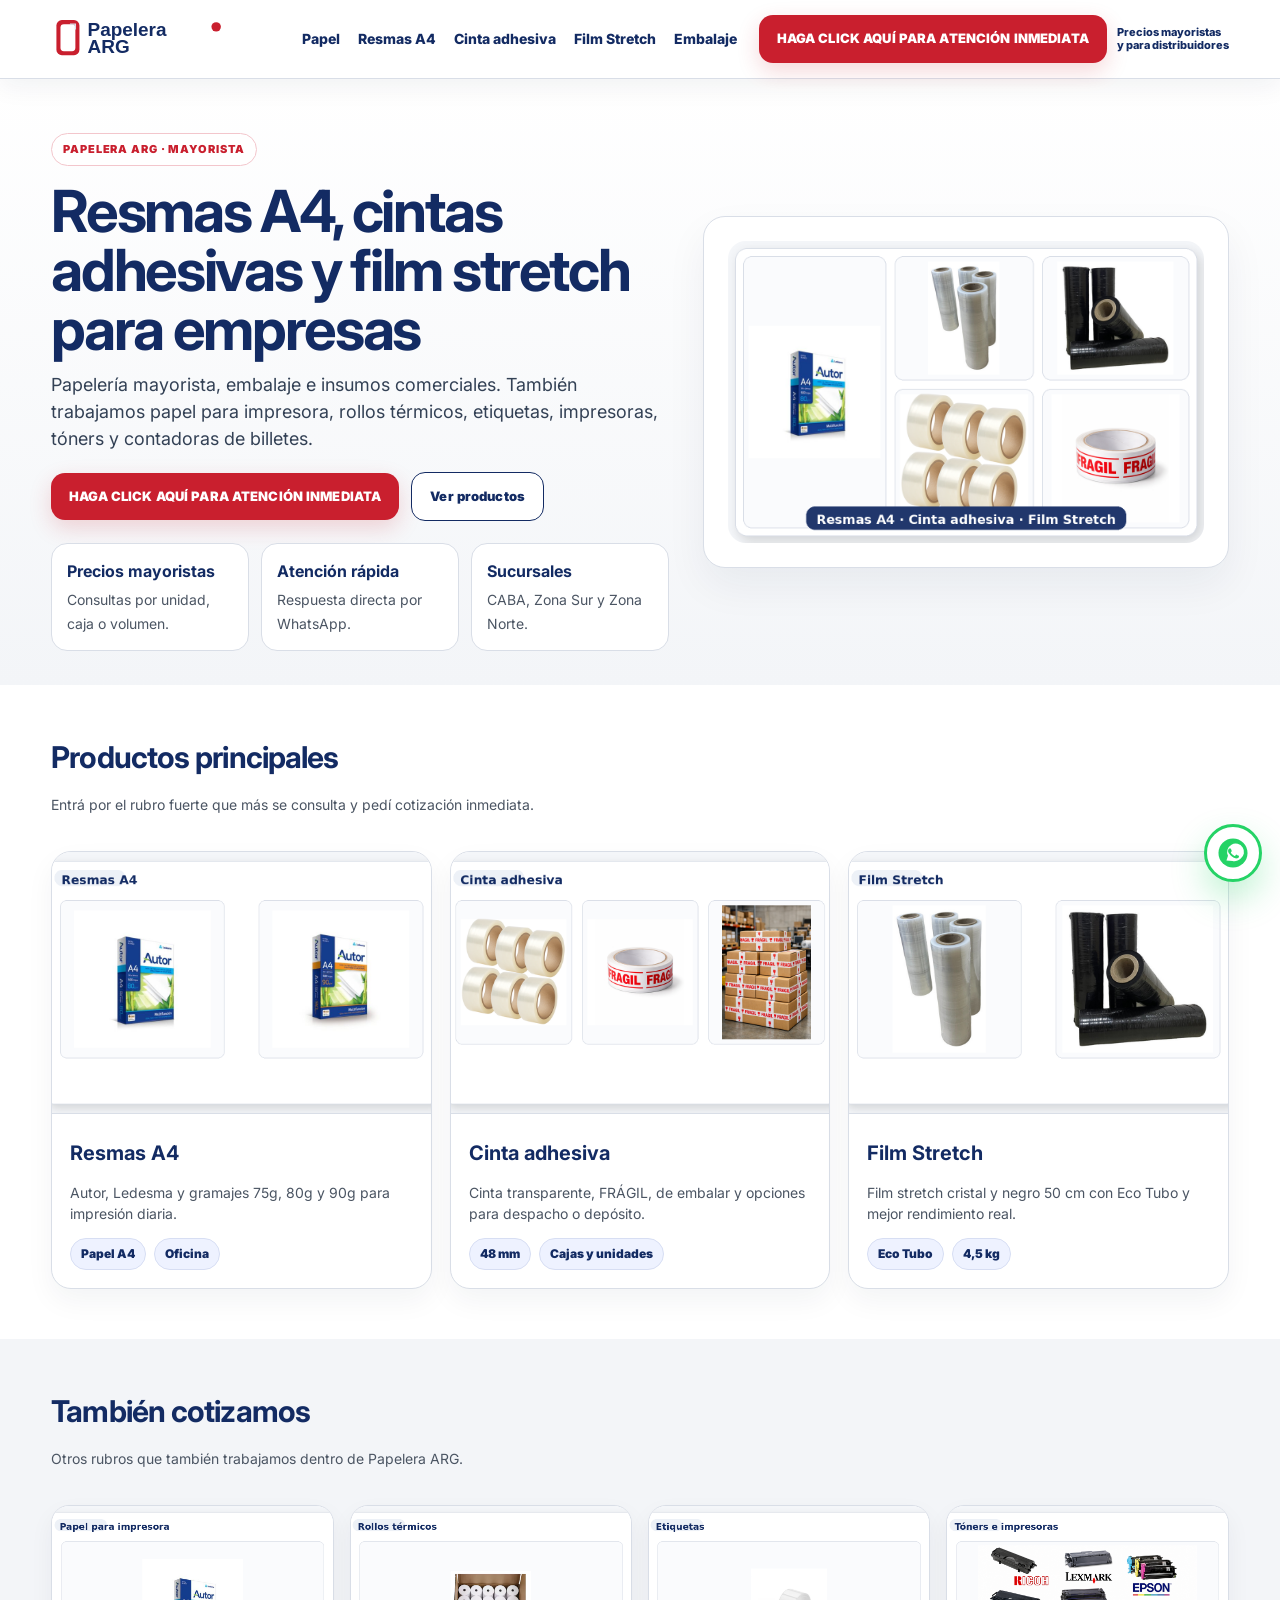
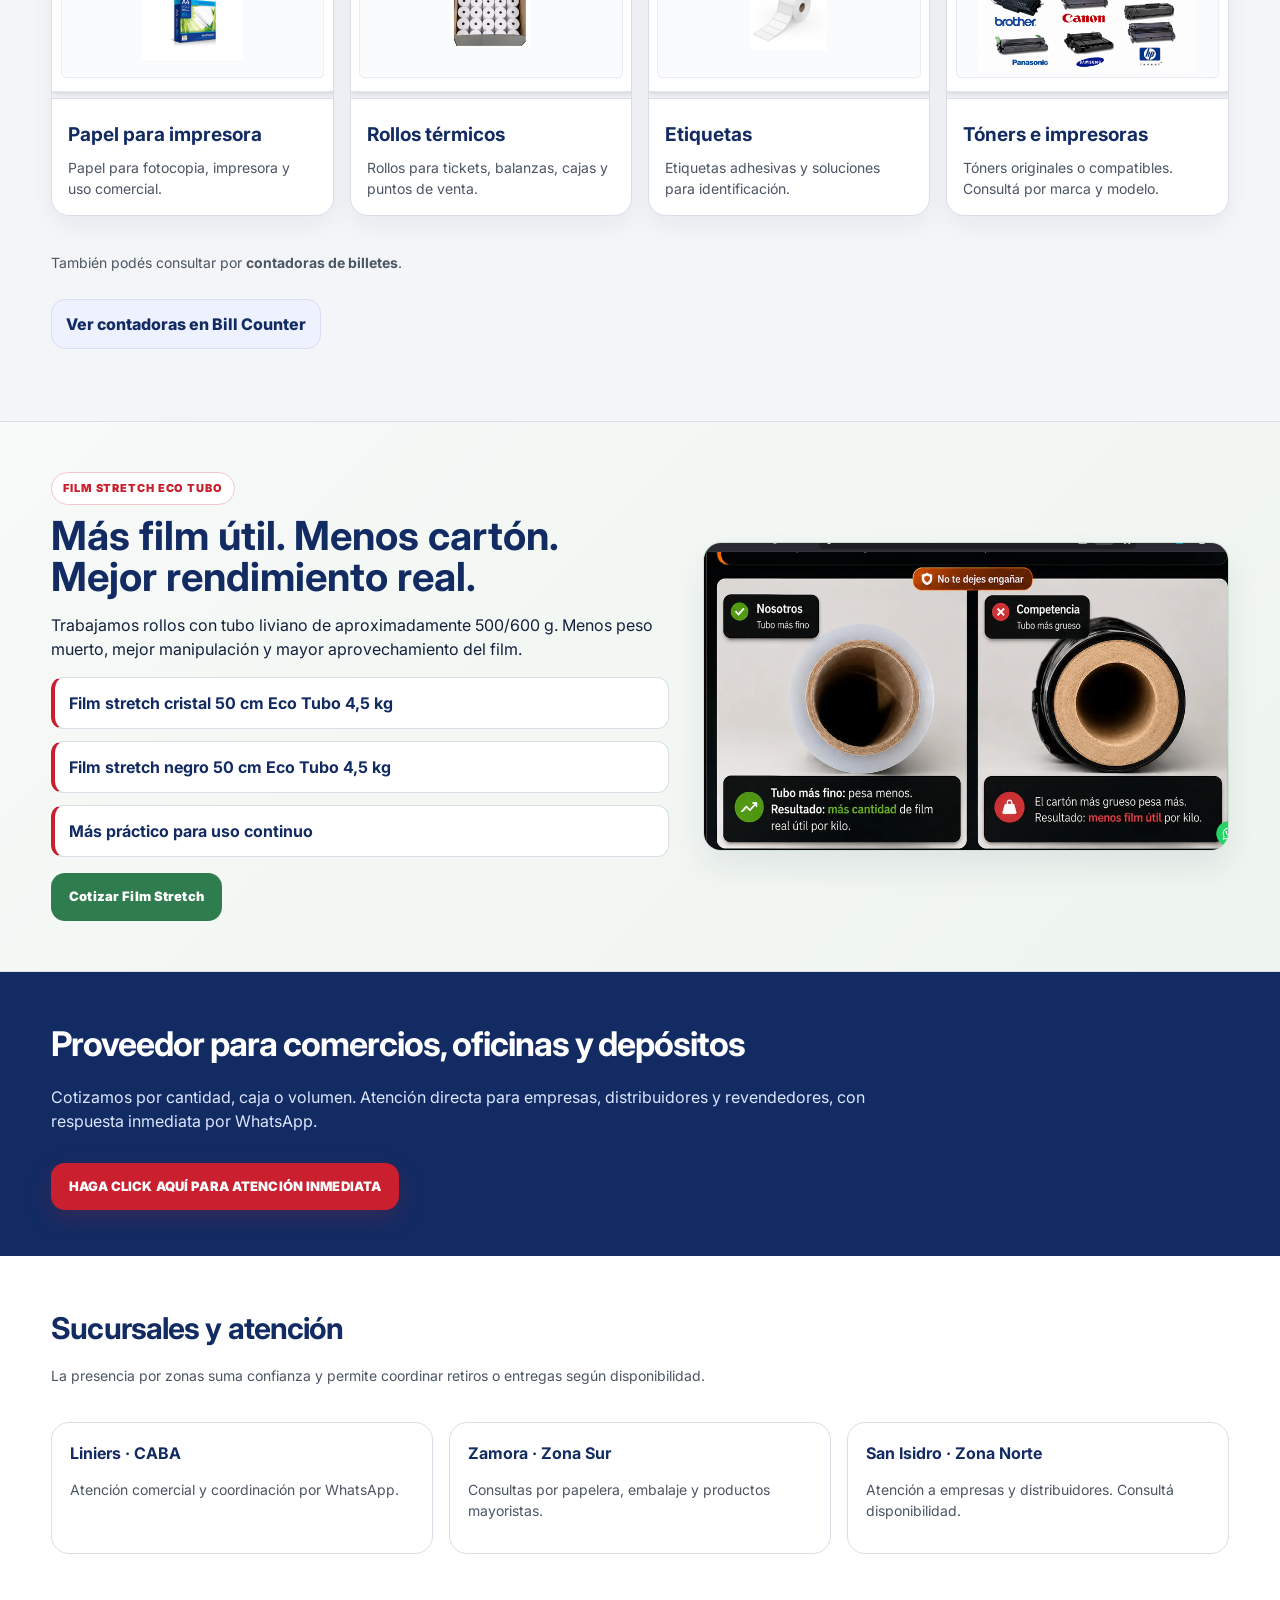
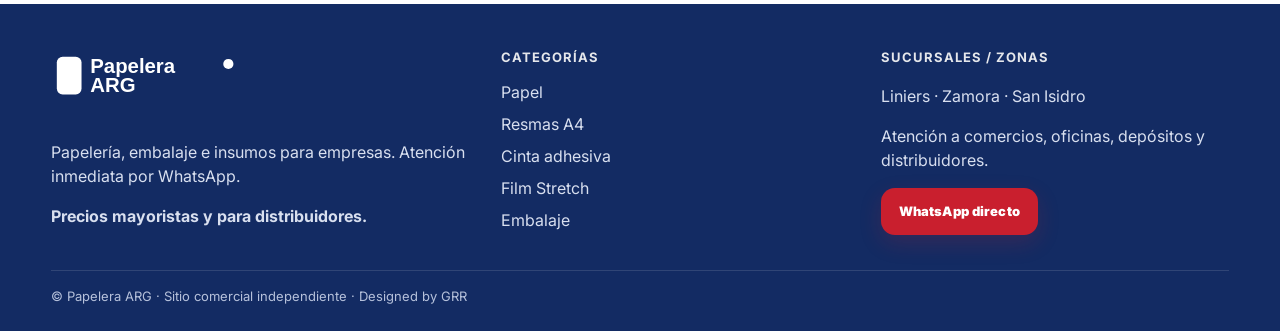
==== index.html @ b4f0dc04 "update" ====
<!doctype html><html lang="es-AR"><head><meta charset="utf-8"><meta name="viewport" content="width=device-width, initial-scale=1"><title>Papelera ARG | Resmas A4, cintas adhesivas, film stretch y papelería mayorista</title><meta name="description" content="Papelera ARG: resmas A4, cintas adhesivas, film stretch, papel para impresora, rollos térmicos, etiquetas, impresoras, tóners y contadoras de billetes para empresas."><link rel="canonical" href="https://www.papelera-arg.com.ar/"><meta property="og:title" content="Papelera ARG | Resmas A4, cintas adhesivas, film stretch y papelería mayorista"><meta property="og:description" content="Papelera ARG: resmas A4, cintas adhesivas, film stretch, papel para impresora, rollos térmicos, etiquetas, impresoras, tóners y contadoras de billetes para empresas."><meta property="og:type" content="website"><link rel="icon" href="assets/img/favicon.svg" type="image/svg+xml"><link rel="preconnect" href="https://fonts.googleapis.com"><link rel="preconnect" href="https://fonts.gstatic.com" crossorigin><link href="https://fonts.googleapis.com/css2?family=Inter:wght@400;600;700;800;900&display=swap" rel="stylesheet"><link rel="stylesheet" href="assets/style.css"></head><body><header class="topbar"><div class="container nav"><a class="logo" href="index.html"><img src="assets/img/logo.svg" alt="Papelera ARG"></a><nav class="menu" data-menu><a class="" href="papel.html">Papel</a><a class="" href="resmas-a4.html">Resmas A4</a><a class="" href="cinta-adhesiva.html">Cinta adhesiva</a><a class="" href="film-stretch.html">Film Stretch</a><a class="" href="embalaje.html">Embalaje</a></nav><div class="top-action"><a class="btn primary" href="https://wa.me/5491159468220?text=Hola%2C%20vengo%20de%20Papelera%20ARG.%20Quiero%20atenci%C3%B3n%20inmediata%20por%20una%20cotizaci%C3%B3n." target="_blank" rel="noopener">HAGA CLICK AQUÍ PARA ATENCIÓN INMEDIATA</a><span class="micro">Precios mayoristas<br>y para distribuidores</span></div><button class="mobile-toggle" data-menu-toggle>Menú</button></div></header><main>
<section class="hero"><div class="container hero-grid"><div><span class="kicker">Papelera ARG · Mayorista</span><h1>Resmas A4, cintas adhesivas y film stretch para empresas</h1><p class="lead">Papelería mayorista, embalaje e insumos comerciales. También trabajamos papel para impresora, rollos térmicos, etiquetas, impresoras, tóners y contadoras de billetes.</p><div class="hero-actions"><a class="btn primary" href="https://wa.me/5491159468220?text=Hola%2C%20vengo%20de%20Papelera%20ARG.%20Quiero%20atenci%C3%B3n%20inmediata%20por%20una%20cotizaci%C3%B3n." target="_blank">HAGA CLICK AQUÍ PARA ATENCIÓN INMEDIATA</a><a class="btn outline" href="#productos">Ver productos</a></div><div class="trust-row"><div class="trust"><strong>Precios mayoristas</strong><span>Consultas por unidad, caja o volumen.</span></div><div class="trust"><strong>Atención rápida</strong><span>Respuesta directa por WhatsApp.</span></div><div class="trust"><strong>Sucursales</strong><span>CABA, Zona Sur y Zona Norte.</span></div></div></div><div class="hero-visual"><img class="hero-photo" src="assets/img/hero-collage.png" alt="Resmas A4, cinta adhesiva y film stretch"></div></div></section>
<section id="productos" class="section"><div class="container"><div class="section-head"><div><h2>Productos principales</h2><p>Entrá por el rubro fuerte que más se consulta y pedí cotización inmediata.</p></div></div><div class="grid cols-3"><a class="card cat-card" href="resmas-a4.html"><img src="assets/img/resmas-card.png" alt="Resmas A4" loading="lazy"><div class="cat-body"><h3>Resmas A4</h3><p>Autor, Ledesma y gramajes 75g, 80g y 90g para impresión diaria.</p><div class="tags"><span class="tag">Papel A4</span><span class="tag">Oficina</span></div></div></a><a class="card cat-card" href="cinta-adhesiva.html"><img src="assets/img/cintas-card.png" alt="Cinta adhesiva" loading="lazy"><div class="cat-body"><h3>Cinta adhesiva</h3><p>Cinta transparente, FRÁGIL, de embalar y opciones para despacho o depósito.</p><div class="tags"><span class="tag">48 mm</span><span class="tag">Cajas y unidades</span></div></div></a><a class="card cat-card" href="film-stretch.html"><img src="assets/img/film-card.png" alt="Film Stretch" loading="lazy"><div class="cat-body"><h3>Film Stretch</h3><p>Film stretch cristal y negro 50 cm con Eco Tubo y mejor rendimiento real.</p><div class="tags"><span class="tag">Eco Tubo</span><span class="tag">4,5 kg</span></div></div></a></div></div></section>
<section class="section alt"><div class="container"><div class="section-head"><div><h2>También cotizamos</h2><p>Otros rubros que también trabajamos dentro de Papelera ARG.</p></div></div><div class="mini-grid"><div class="mini-card"><img src="assets/img/papel-card.png" alt="Papel para impresora"><div class="body"><h3>Papel para impresora</h3><p>Papel para fotocopia, impresora y uso comercial.</p></div></div><div class="mini-card"><img src="assets/img/thermal-card.png" alt="Rollos térmicos"><div class="body"><h3>Rollos térmicos</h3><p>Rollos para tickets, balanzas, cajas y puntos de venta.</p></div></div><div class="mini-card"><img src="assets/img/labels-card.png" alt="Etiquetas"><div class="body"><h3>Etiquetas</h3><p>Etiquetas adhesivas y soluciones para identificación.</p></div></div><div class="mini-card"><img src="assets/img/toners-card.png" alt="Tóners e impresoras"><div class="body"><h3>Tóners e impresoras</h3><p>Tóners originales o compatibles. Consultá por marca y modelo.</p></div></div></div><div class="section-head" style="margin-top:22px"><div><p>También podés consultar por <strong>contadoras de billetes</strong>.</p><a class="external-link" href="https://www.billcounter.com.ar/" target="_blank" rel="noopener">Ver contadoras en Bill Counter</a></div></div></div></section>
<section class="eco-band"><div class="container eco-box"><div><span class="kicker">Film Stretch Eco Tubo</span><h2 class="eco-title">Más film útil. Menos cartón. Mejor rendimiento real.</h2><p>Trabajamos rollos con tubo liviano de aproximadamente 500/600 g. Menos peso muerto, mejor manipulación y mayor aprovechamiento del film.</p><div class="page-list"><div>Film stretch cristal 50 cm Eco Tubo 4,5 kg</div><div>Film stretch negro 50 cm Eco Tubo 4,5 kg</div><div>Más práctico para uso continuo</div></div><div class="hero-actions" style="margin-top:16px"><a class="btn green" href="https://wa.me/5491159468220?text=Hola%2C%20vengo%20de%20Papelera%20ARG.%20Quiero%20cotizar%20Film%20Stretch%20Eco%20Tubo." target="_blank">Cotizar Film Stretch</a></div></div><div><img class="compare-image" src="assets/img/eco_compare.png" alt="Comparativa Eco Tubo vs competencia"></div></div></section>
<section class="provider-band"><div class="container"><h2>Proveedor para comercios, oficinas y depósitos</h2><p>Cotizamos por cantidad, caja o volumen. Atención directa para empresas, distribuidores y revendedores, con respuesta inmediata por WhatsApp.</p><a class="btn primary" href="https://wa.me/5491159468220?text=Hola%2C%20vengo%20de%20Papelera%20ARG.%20Quiero%20atenci%C3%B3n%20inmediata%20para%20mi%20empresa." target="_blank">HAGA CLICK AQUÍ PARA ATENCIÓN INMEDIATA</a></div></section>
<section class="section"><div class="container"><div class="section-head"><div><h2>Sucursales y atención</h2><p>La presencia por zonas suma confianza y permite coordinar retiros o entregas según disponibilidad.</p></div></div><div class="branch-grid"><div class="branch"><strong>Liniers · CABA</strong><p>Atención comercial y coordinación por WhatsApp.</p></div><div class="branch"><strong>Zamora · Zona Sur</strong><p>Consultas por papelera, embalaje y productos mayoristas.</p></div><div class="branch"><strong>San Isidro · Zona Norte</strong><p>Atención a empresas y distribuidores. Consultá disponibilidad.</p></div></div></div></section>
</main><footer class="footer"><div class="container"><div class="footer-grid"><div><img src="assets/img/logo.svg" alt="Papelera ARG" style="height:58px;filter:brightness(0) invert(1);margin-bottom:12px"><p>Papelería, embalaje e insumos para empresas. Atención inmediata por WhatsApp.</p><p><strong>Precios mayoristas y para distribuidores.</strong></p></div><div><h4>Categorías</h4><div class="footer-links"><a href="papel.html">Papel</a><a href="resmas-a4.html">Resmas A4</a><a href="cinta-adhesiva.html">Cinta adhesiva</a><a href="film-stretch.html">Film Stretch</a><a href="embalaje.html">Embalaje</a></div></div><div><h4>Sucursales / zonas</h4><p>Liniers · Zamora · San Isidro</p><p>Atención a comercios, oficinas, depósitos y distribuidores.</p><a class="btn primary" href="https://wa.me/5491159468220?text=Hola%2C%20vengo%20de%20Papelera%20ARG.%20Quiero%20pedir%20una%20cotizaci%C3%B3n." target="_blank">WhatsApp directo</a></div></div><div class="copy">© Papelera ARG · Sitio comercial independiente · Designed by GRR</div></div></footer><a class="float-wa" aria-label="WhatsApp" href="https://wa.me/5491159468220?text=Hola%2C%20vengo%20de%20Papelera%20ARG.%20Quiero%20pedir%20una%20cotizaci%C3%B3n." target="_blank"><img src="assets/img/wa.svg" alt="WhatsApp"></a><script src="assets/app.js"></script></body></html>
---- assets/style.css ----
:root{
  --navy:#132b63;
  --navy2:#0f2250;
  --red:#c91f2e;
  --red2:#ab1b28;
  --green:#2f7d4e;
  --ink:#14213d;
  --muted:#4b5563;
  --line:#d9dee7;
  --soft:#f3f5f8;
  --soft2:#eef1f5;
  --wa:#25D366;
}
*{box-sizing:border-box}
html{scroll-behavior:smooth}
body{margin:0;font-family:Inter,Arial,sans-serif;color:var(--ink);background:#fff;line-height:1.5}
a{text-decoration:none;color:inherit}
img{max-width:100%}
.container{width:min(1180px,92%);margin:auto}
.topbar{position:sticky;top:0;z-index:50;background:#fff;border-bottom:1px solid var(--line);box-shadow:0 8px 24px rgba(20,33,61,.06)}
.nav{min-height:78px;display:flex;align-items:center;gap:22px}
.logo img{height:54px;display:block}
.menu{display:flex;gap:18px;margin-left:auto;font-weight:800;font-size:14px}
.menu a{padding:8px 0;color:var(--navy);border-bottom:2px solid transparent}
.menu a:hover,.menu a.active{color:var(--red);border-color:var(--red)}
.top-action{display:flex;align-items:center;gap:10px}
.btn{display:inline-flex;align-items:center;justify-content:center;border-radius:14px;padding:14px 18px;font-weight:900;font-size:13px;letter-spacing:.01em;border:0;transition:.18s;text-align:center}
.primary{background:var(--red);color:#fff;box-shadow:0 8px 22px rgba(201,31,46,.18)}
.primary:hover{background:var(--red2)}
.green{background:var(--green);color:#fff}
.outline{border:1px solid var(--navy);background:#fff;color:var(--navy)}
.micro{font-size:11px;color:var(--navy);font-weight:800;line-height:1.2;max-width:120px}
.mobile-toggle{display:none;border:1px solid var(--line);background:#fff;border-radius:12px;padding:10px 12px;font-weight:900;color:var(--navy)}
.hero{background:linear-gradient(180deg,#fff 0,var(--soft) 100%);padding:54px 0 34px}
.hero-grid,.eco-box{display:grid;grid-template-columns:1.08fr .92fr;gap:34px;align-items:center}
.kicker{display:inline-flex;background:#fff;color:var(--red);border:1px solid #f3c6cc;padding:7px 11px;border-radius:999px;text-transform:uppercase;font-size:11px;font-weight:900;letter-spacing:.08em}
.hero h1{font-size:clamp(34px,5vw,58px);line-height:1.02;margin:16px 0 12px;letter-spacing:-.04em;color:var(--navy)}
.lead{font-size:18px;color:#334155;max-width:760px;margin:0 0 20px}
.hero-actions{display:flex;gap:12px;flex-wrap:wrap;align-items:center}
.hero-visual{background:#fff;border:1px solid var(--line);border-radius:22px;padding:24px;box-shadow:0 18px 42px rgba(20,33,61,.06)}
.hero-visual h3{margin:0 0 12px;color:var(--navy);font-size:20px}
.hero-list{display:grid;gap:10px}
.hero-list div{background:var(--soft);border:1px solid var(--line);border-left:4px solid var(--red);border-radius:12px;padding:12px 14px;font-weight:700;color:var(--navy)}
.hero-note{margin-top:14px;color:var(--muted);font-size:14px}
.trust-row{display:grid;grid-template-columns:repeat(3,1fr);gap:12px;margin-top:22px}
.trust{background:#fff;border:1px solid var(--line);border-radius:16px;padding:15px}
.trust strong{display:block;margin-bottom:4px;color:var(--navy)}
.trust span,.cat-body p,.section-head p,.branch p,.product p,.mini-text{color:var(--muted);font-size:14px}
.section{padding:50px 0}
.section.alt{background:var(--soft)}
.section-head{display:flex;align-items:end;justify-content:space-between;gap:18px;margin-bottom:22px}
.section-head h2{margin:0;font-size:30px;letter-spacing:-.03em;color:var(--navy)}
.grid{display:grid;gap:18px}
.cols-5{grid-template-columns:repeat(5,1fr)}
.cols-4{grid-template-columns:repeat(4,1fr)}
.cols-3{grid-template-columns:repeat(3,1fr)}
.card{background:#fff;border:1px solid var(--line);border-radius:20px;overflow:hidden;box-shadow:0 12px 28px rgba(20,33,61,.05)}
.cat-card{transition:.18s}
.cat-card:hover{transform:translateY(-3px);box-shadow:0 18px 36px rgba(20,33,61,.10)}
.cat-card img{width:100%;aspect-ratio:1.45/1;object-fit:cover;border-bottom:1px solid var(--line);background:#f8fafc}
.cat-body,.product{padding:18px}
.cat-body h3,.product h3{margin:0 0 8px;font-size:20px;color:var(--navy)}
.tags{display:flex;gap:8px;flex-wrap:wrap;margin-top:10px}
.tag{font-size:12px;background:#eef2ff;color:var(--navy);padding:6px 10px;border-radius:999px;font-weight:900;border:1px solid #d7def3}
.secondary-strip{display:grid;grid-template-columns:repeat(4,1fr);gap:12px;margin-top:18px}
.secondary-item{background:#fff;border:1px dashed #c8cfdb;border-radius:14px;padding:14px;text-align:center;font-weight:800;color:var(--navy)}
.eco-band{background:linear-gradient(135deg,#f7faf8,#eef4ef);border-top:1px solid var(--line);border-bottom:1px solid var(--line);padding:50px 0}
.eco-title{font-size:40px;line-height:1.03;margin:10px 0;color:var(--navy)}
.eco-list{display:grid;gap:12px}
.eco-item{background:#fff;border:1px solid #cfe1d4;border-left:6px solid var(--green);border-radius:16px;padding:16px;font-weight:900;color:#214f34}
.branch-grid{display:grid;grid-template-columns:repeat(3,1fr);gap:16px}
.branch{border:1px solid var(--line);border-radius:18px;padding:18px;background:#fff}
.branch strong{color:var(--navy)}
.footer{background:var(--navy);color:#e5e7eb;padding:44px 0 24px}
.footer-grid{display:grid;grid-template-columns:1.2fr 1fr 1fr;gap:32px}
.footer p{color:#d8dfef}.footer h4{margin:0 0 12px;text-transform:uppercase;font-size:13px;letter-spacing:.08em}.footer-links{display:grid;gap:8px;color:#d8dfef}.copy{border-top:1px solid rgba(255,255,255,.12);margin-top:26px;padding-top:16px;color:#b6c1db;font-size:13px}
.float-wa{position:fixed;right:18px;bottom:18px;width:58px;height:58px;border-radius:50%;background:#fff;display:flex;align-items:center;justify-content:center;box-shadow:0 16px 34px rgba(37,211,102,.28);z-index:60;border:3px solid var(--wa)}
.float-wa img{width:30px;height:30px;display:block}
.page-hero{background:linear-gradient(180deg,#fff 0,var(--soft) 100%);border-bottom:1px solid var(--line);padding:40px 0}
.page-hero h1{font-size:clamp(32px,4vw,52px);margin:12px 0 10px;letter-spacing:-.04em;color:var(--navy)}
.page-hero p{max-width:760px;color:#334155;font-size:18px}.content-grid{display:grid;grid-template-columns:1fr 340px;gap:24px}.sidebox{background:#fff;border:1px solid var(--line);border-radius:20px;padding:20px;align-self:start;position:sticky;top:96px}.sidebox h3{color:var(--navy);margin-top:0}.notice{background:#fff5f5;border:1px solid #fecdd3;border-radius:18px;padding:16px;color:#8a1f2d;font-weight:800}
.quick-links{display:flex;flex-wrap:wrap;gap:10px;margin-top:16px}
.quick-links .tag{background:#fff5f5;color:#8a1f2d;border-color:#f5c2cb}
@media(max-width:980px){.menu{display:none;position:absolute;left:4%;right:4%;top:78px;background:#fff;border:1px solid var(--line);border-radius:18px;padding:14px;box-shadow:0 18px 45px rgba(15,23,42,.12)}.menu.open{display:grid}.mobile-toggle{display:block;margin-left:auto}.top-action{display:flex;gap:8px;margin-left:auto}.top-action .btn{font-size:11px;padding:10px 12px;line-height:1.2}.top-action .micro{display:none}.hero-grid,.eco-box,.content-grid{grid-template-columns:1fr}.cols-5,.cols-4{grid-template-columns:repeat(2,1fr)}.cols-3,.branch-grid,.footer-grid,.trust-row,.secondary-strip{grid-template-columns:1fr}.nav{gap:12px}.logo img{height:46px}.btn{padding:12px 14px}.hero h1{font-size:42px}.lead{font-size:17px}}
@media(max-width:540px){.cols-5,.cols-4{grid-template-columns:1fr}.hero{padding-top:34px}.section{padding:38px 0}.hero-actions{align-items:stretch}.hero-actions .btn{width:100%}.nav{min-height:72px}.menu{top:72px}.hero h1{font-size:36px}.eco-title{font-size:31px}.float-wa{width:54px;height:54px}.section-head h2{font-size:26px}.logo img{height:42px}.top-action .btn{font-size:10px;padding:9px 10px}.mobile-toggle{padding:8px 10px}}


.hero-visual img,.hero-photo{width:100%;border-radius:18px;display:block}
.mini-grid{display:grid;grid-template-columns:repeat(4,1fr);gap:16px}
.mini-card{background:#fff;border:1px solid var(--line);border-radius:18px;overflow:hidden;box-shadow:0 10px 24px rgba(20,33,61,.05)}
.mini-card img{width:100%;aspect-ratio:1.45/1;object-fit:cover;background:#fafbfc;border-bottom:1px solid var(--line)}
.mini-card .body{padding:16px}.mini-card h3{margin:0 0 8px;font-size:19px;color:var(--navy)}
.mini-card p{margin:0;color:var(--muted);font-size:14px}
.provider-band{background:var(--navy);color:#fff;padding:46px 0}.provider-band h2{margin:0 0 10px;font-size:34px;letter-spacing:-.03em}.provider-band p{max-width:820px;color:#dbe6ff}
.provider-band .btn{margin-top:14px}
.compare-image{border-radius:18px;border:1px solid #cfe1d4;box-shadow:0 16px 32px rgba(20,33,61,.08);width:100%;display:block}
.product-grid{display:grid;grid-template-columns:repeat(2,1fr);gap:16px}.product-card-image{display:flex;flex-direction:column;overflow:hidden}.product-card-image img{width:100%;aspect-ratio:1.2/1;object-fit:contain;background:#fafbfc;border-bottom:1px solid var(--line)}
.page-list{display:grid;gap:12px;margin-top:14px}.page-list div{background:#fff;border:1px solid var(--line);border-left:4px solid var(--red);padding:13px 14px;border-radius:12px;font-weight:700;color:var(--navy)}
.external-link{display:inline-flex;align-items:center;gap:10px;padding:12px 14px;border-radius:14px;background:#eef2ff;color:var(--navy);font-weight:800;margin-top:12px;border:1px solid #d7def3}
.external-link:hover{background:#e5ebfb}
@media(max-width:980px){.mini-grid,.product-grid{grid-template-columns:1fr 1fr}}
@media(max-width:540px){.mini-grid,.product-grid{grid-template-columns:1fr}.provider-band h2{font-size:28px}}
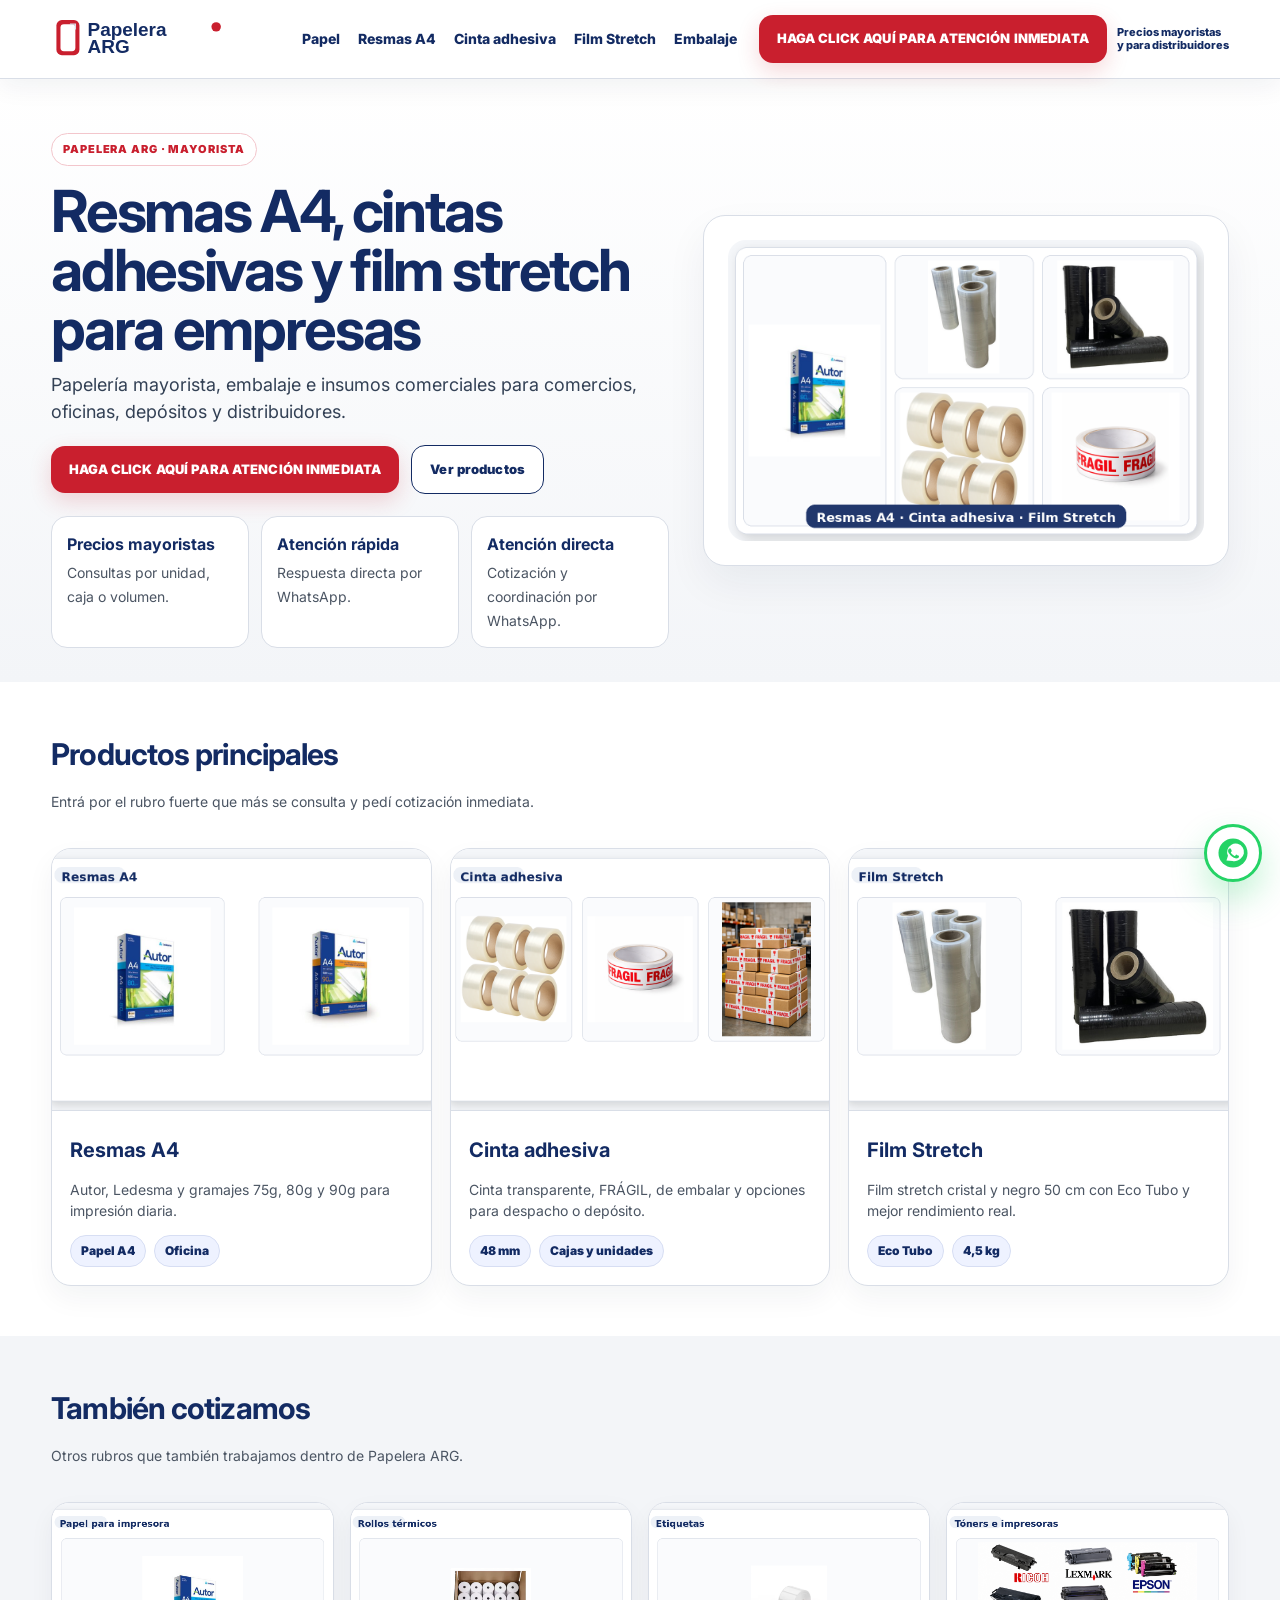
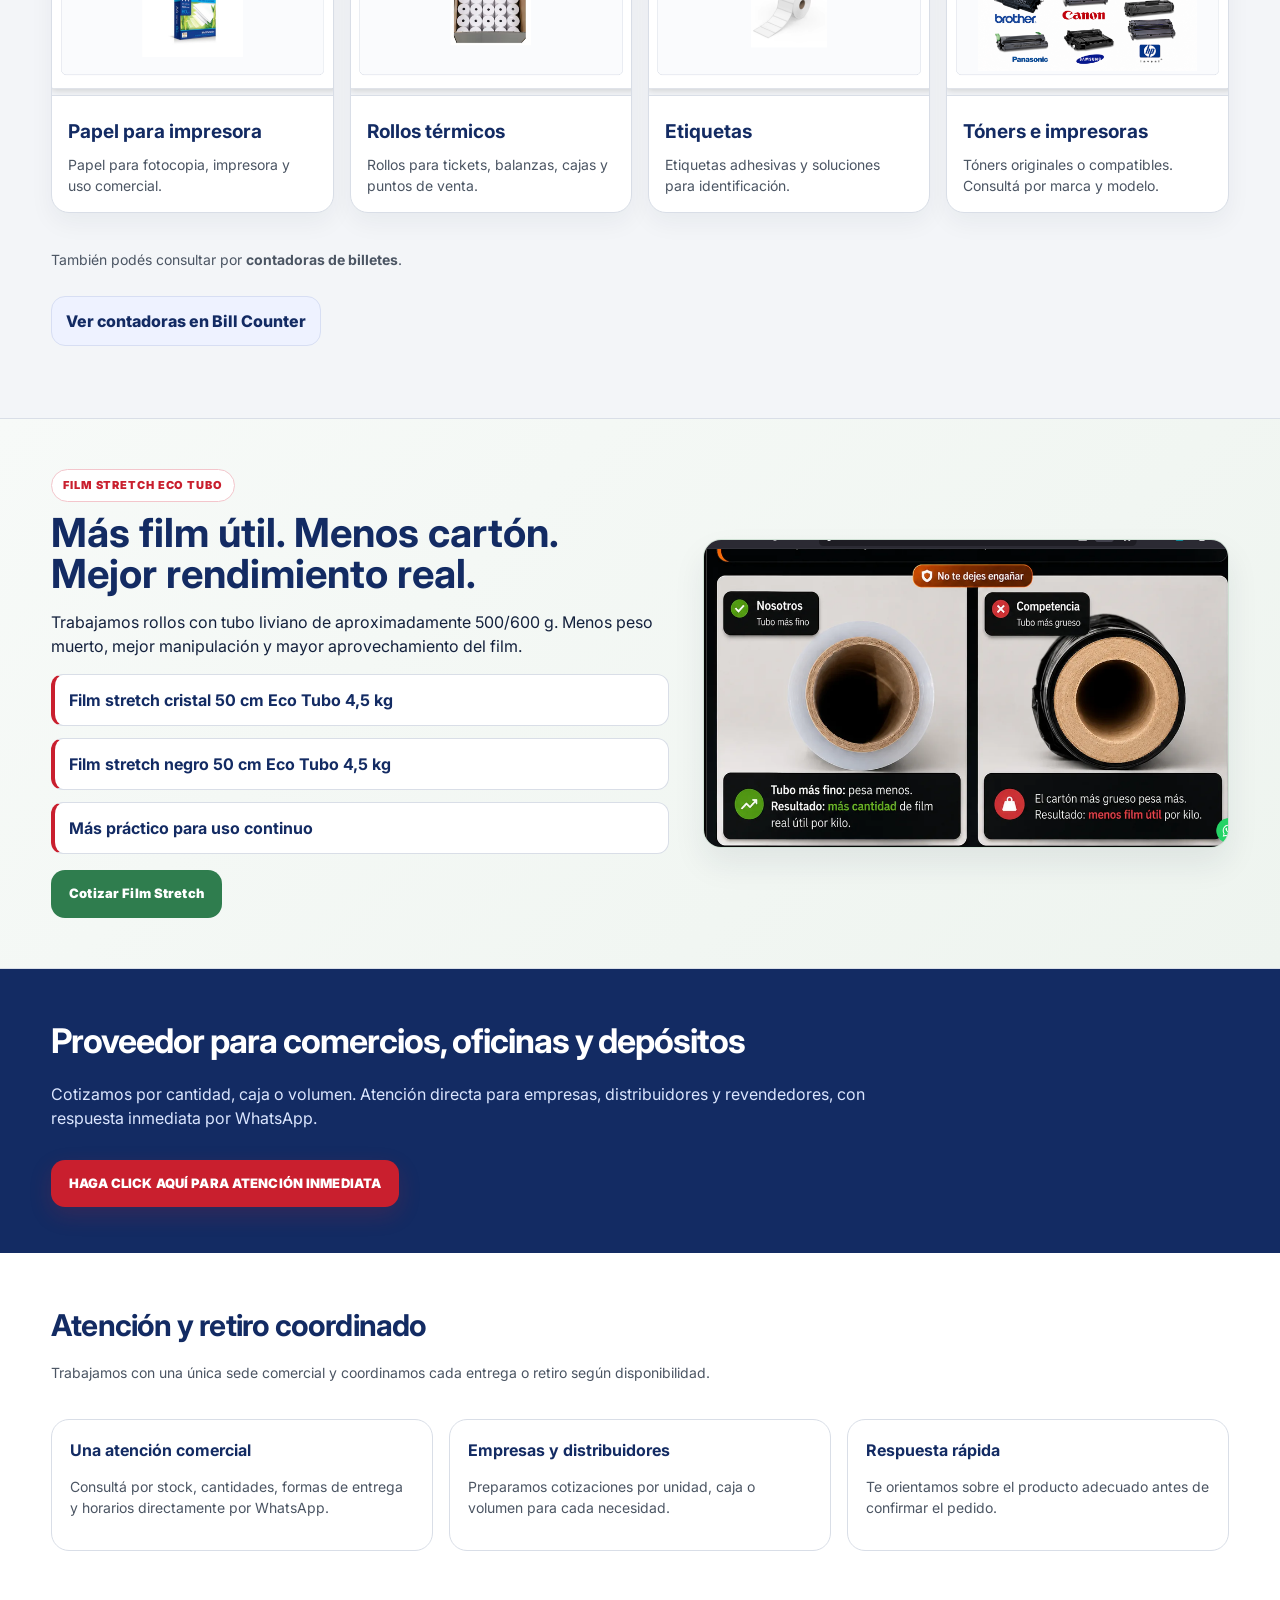
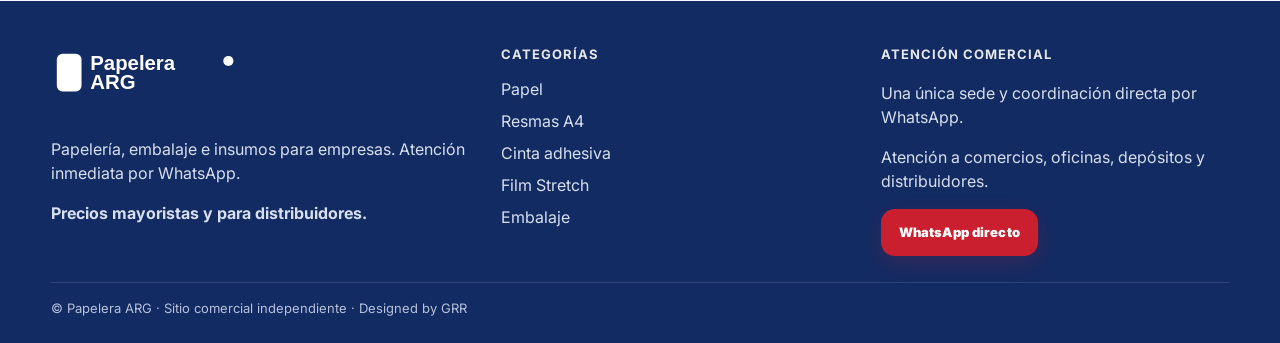
==== commit 95d93e2e: "Add files via upload" ====
--- a/index.html
+++ b/index.html
@@ -1,8 +1,8 @@
-<!doctype html><html lang="es-AR"><head><meta charset="utf-8"><meta name="viewport" content="width=device-width, initial-scale=1"><title>Papelera ARG | Resmas A4, cintas adhesivas, film stretch y papelería mayorista</title><meta name="description" content="Papelera ARG: resmas A4, cintas adhesivas, film stretch, papel para impresora, rollos térmicos, etiquetas, impresoras, tóners y contadoras de billetes para empresas."><link rel="canonical" href="https://www.papelera-arg.com.ar/"><meta property="og:title" content="Papelera ARG | Resmas A4, cintas adhesivas, film stretch y papelería mayorista"><meta property="og:description" content="Papelera ARG: resmas A4, cintas adhesivas, film stretch, papel para impresora, rollos térmicos, etiquetas, impresoras, tóners y contadoras de billetes para empresas."><meta property="og:type" content="website"><link rel="icon" href="assets/img/favicon.svg" type="image/svg+xml"><link rel="preconnect" href="https://fonts.googleapis.com"><link rel="preconnect" href="https://fonts.gstatic.com" crossorigin><link href="https://fonts.googleapis.com/css2?family=Inter:wght@400;600;700;800;900&display=swap" rel="stylesheet"><link rel="stylesheet" href="assets/style.css"></head><body><header class="topbar"><div class="container nav"><a class="logo" href="index.html"><img src="assets/img/logo.svg" alt="Papelera ARG"></a><nav class="menu" data-menu><a class="" href="papel.html">Papel</a><a class="" href="resmas-a4.html">Resmas A4</a><a class="" href="cinta-adhesiva.html">Cinta adhesiva</a><a class="" href="film-stretch.html">Film Stretch</a><a class="" href="embalaje.html">Embalaje</a></nav><div class="top-action"><a class="btn primary" href="https://wa.me/5491159468220?text=Hola%2C%20vengo%20de%20Papelera%20ARG.%20Quiero%20atenci%C3%B3n%20inmediata%20por%20una%20cotizaci%C3%B3n." target="_blank" rel="noopener">HAGA CLICK AQUÍ PARA ATENCIÓN INMEDIATA</a><span class="micro">Precios mayoristas<br>y para distribuidores</span></div><button class="mobile-toggle" data-menu-toggle>Menú</button></div></header><main>
-<section class="hero"><div class="container hero-grid"><div><span class="kicker">Papelera ARG · Mayorista</span><h1>Resmas A4, cintas adhesivas y film stretch para empresas</h1><p class="lead">Papelería mayorista, embalaje e insumos comerciales. También trabajamos papel para impresora, rollos térmicos, etiquetas, impresoras, tóners y contadoras de billetes.</p><div class="hero-actions"><a class="btn primary" href="https://wa.me/5491159468220?text=Hola%2C%20vengo%20de%20Papelera%20ARG.%20Quiero%20atenci%C3%B3n%20inmediata%20por%20una%20cotizaci%C3%B3n." target="_blank">HAGA CLICK AQUÍ PARA ATENCIÓN INMEDIATA</a><a class="btn outline" href="#productos">Ver productos</a></div><div class="trust-row"><div class="trust"><strong>Precios mayoristas</strong><span>Consultas por unidad, caja o volumen.</span></div><div class="trust"><strong>Atención rápida</strong><span>Respuesta directa por WhatsApp.</span></div><div class="trust"><strong>Sucursales</strong><span>CABA, Zona Sur y Zona Norte.</span></div></div></div><div class="hero-visual"><img class="hero-photo" src="assets/img/hero-collage.png" alt="Resmas A4, cinta adhesiva y film stretch"></div></div></section>
+<!doctype html><html lang="es-AR"><head><meta charset="utf-8"><meta name="viewport" content="width=device-width, initial-scale=1"><title>Papelera ARG | Resmas A4, cintas adhesivas y film stretch mayorista</title><meta name="description" content="Papelera ARG: resmas A4, cintas adhesivas, film stretch, papel para impresora, rollos térmicos, etiquetas, impresoras y tóners para empresas y distribuidores."><link rel="canonical" href="https://www.papelera-arg.com.ar/"><meta property="og:title" content="Papelera ARG | Resmas A4, cintas adhesivas y film stretch mayorista"><meta property="og:description" content="Papelera ARG: resmas A4, cintas adhesivas, film stretch, papel para impresora, rollos térmicos, etiquetas, impresoras y tóners para empresas y distribuidores."><meta property="og:type" content="website"><link rel="icon" href="assets/img/favicon.svg" type="image/svg+xml"><link rel="preconnect" href="https://fonts.googleapis.com"><link rel="preconnect" href="https://fonts.gstatic.com" crossorigin><link href="https://fonts.googleapis.com/css2?family=Inter:wght@400;600;700;800;900&display=swap" rel="stylesheet"><link rel="stylesheet" href="assets/style.css"></head><body><header class="topbar"><div class="container nav"><a class="logo" href="index.html"><img src="assets/img/logo.svg" alt="Papelera ARG"></a><nav class="menu" data-menu><a class="" href="papel.html">Papel</a><a class="" href="resmas-a4.html">Resmas A4</a><a class="" href="cinta-adhesiva.html">Cinta adhesiva</a><a class="" href="film-stretch.html">Film Stretch</a><a class="" href="embalaje.html">Embalaje</a></nav><div class="top-action"><a class="btn primary" href="https://wa.me/5491159468220?text=Hola%2C%20vengo%20de%20Papelera%20ARG.%20Quiero%20atenci%C3%B3n%20inmediata%20por%20una%20cotizaci%C3%B3n." target="_blank" rel="noopener">HAGA CLICK AQUÍ PARA ATENCIÓN INMEDIATA</a><span class="micro">Precios mayoristas<br>y para distribuidores</span></div><button class="mobile-toggle" data-menu-toggle>Menú</button></div></header><main>
+<section class="hero"><div class="container hero-grid"><div><span class="kicker">Papelera ARG · Mayorista</span><h1>Resmas A4, cintas adhesivas y film stretch para empresas</h1><p class="lead">Papelería mayorista, embalaje e insumos comerciales para comercios, oficinas, depósitos y distribuidores.</p><div class="hero-actions"><a class="btn primary" href="https://wa.me/5491159468220?text=Hola%2C%20vengo%20de%20Papelera%20ARG.%20Quiero%20atenci%C3%B3n%20inmediata%20por%20una%20cotizaci%C3%B3n." target="_blank">HAGA CLICK AQUÍ PARA ATENCIÓN INMEDIATA</a><a class="btn outline" href="#productos">Ver productos</a></div><div class="trust-row"><div class="trust"><strong>Precios mayoristas</strong><span>Consultas por unidad, caja o volumen.</span></div><div class="trust"><strong>Atención rápida</strong><span>Respuesta directa por WhatsApp.</span></div><div class="trust"><strong>Atención directa</strong><span>Cotización y coordinación por WhatsApp.</span></div></div></div><div class="hero-visual"><img class="hero-photo" src="assets/img/hero-collage.png" alt="Resmas A4, cinta adhesiva y film stretch"></div></div></section>
 <section id="productos" class="section"><div class="container"><div class="section-head"><div><h2>Productos principales</h2><p>Entrá por el rubro fuerte que más se consulta y pedí cotización inmediata.</p></div></div><div class="grid cols-3"><a class="card cat-card" href="resmas-a4.html"><img src="assets/img/resmas-card.png" alt="Resmas A4" loading="lazy"><div class="cat-body"><h3>Resmas A4</h3><p>Autor, Ledesma y gramajes 75g, 80g y 90g para impresión diaria.</p><div class="tags"><span class="tag">Papel A4</span><span class="tag">Oficina</span></div></div></a><a class="card cat-card" href="cinta-adhesiva.html"><img src="assets/img/cintas-card.png" alt="Cinta adhesiva" loading="lazy"><div class="cat-body"><h3>Cinta adhesiva</h3><p>Cinta transparente, FRÁGIL, de embalar y opciones para despacho o depósito.</p><div class="tags"><span class="tag">48 mm</span><span class="tag">Cajas y unidades</span></div></div></a><a class="card cat-card" href="film-stretch.html"><img src="assets/img/film-card.png" alt="Film Stretch" loading="lazy"><div class="cat-body"><h3>Film Stretch</h3><p>Film stretch cristal y negro 50 cm con Eco Tubo y mejor rendimiento real.</p><div class="tags"><span class="tag">Eco Tubo</span><span class="tag">4,5 kg</span></div></div></a></div></div></section>
 <section class="section alt"><div class="container"><div class="section-head"><div><h2>También cotizamos</h2><p>Otros rubros que también trabajamos dentro de Papelera ARG.</p></div></div><div class="mini-grid"><div class="mini-card"><img src="assets/img/papel-card.png" alt="Papel para impresora"><div class="body"><h3>Papel para impresora</h3><p>Papel para fotocopia, impresora y uso comercial.</p></div></div><div class="mini-card"><img src="assets/img/thermal-card.png" alt="Rollos térmicos"><div class="body"><h3>Rollos térmicos</h3><p>Rollos para tickets, balanzas, cajas y puntos de venta.</p></div></div><div class="mini-card"><img src="assets/img/labels-card.png" alt="Etiquetas"><div class="body"><h3>Etiquetas</h3><p>Etiquetas adhesivas y soluciones para identificación.</p></div></div><div class="mini-card"><img src="assets/img/toners-card.png" alt="Tóners e impresoras"><div class="body"><h3>Tóners e impresoras</h3><p>Tóners originales o compatibles. Consultá por marca y modelo.</p></div></div></div><div class="section-head" style="margin-top:22px"><div><p>También podés consultar por <strong>contadoras de billetes</strong>.</p><a class="external-link" href="https://www.billcounter.com.ar/" target="_blank" rel="noopener">Ver contadoras en Bill Counter</a></div></div></div></section>
 <section class="eco-band"><div class="container eco-box"><div><span class="kicker">Film Stretch Eco Tubo</span><h2 class="eco-title">Más film útil. Menos cartón. Mejor rendimiento real.</h2><p>Trabajamos rollos con tubo liviano de aproximadamente 500/600 g. Menos peso muerto, mejor manipulación y mayor aprovechamiento del film.</p><div class="page-list"><div>Film stretch cristal 50 cm Eco Tubo 4,5 kg</div><div>Film stretch negro 50 cm Eco Tubo 4,5 kg</div><div>Más práctico para uso continuo</div></div><div class="hero-actions" style="margin-top:16px"><a class="btn green" href="https://wa.me/5491159468220?text=Hola%2C%20vengo%20de%20Papelera%20ARG.%20Quiero%20cotizar%20Film%20Stretch%20Eco%20Tubo." target="_blank">Cotizar Film Stretch</a></div></div><div><img class="compare-image" src="assets/img/eco_compare.png" alt="Comparativa Eco Tubo vs competencia"></div></div></section>
 <section class="provider-band"><div class="container"><h2>Proveedor para comercios, oficinas y depósitos</h2><p>Cotizamos por cantidad, caja o volumen. Atención directa para empresas, distribuidores y revendedores, con respuesta inmediata por WhatsApp.</p><a class="btn primary" href="https://wa.me/5491159468220?text=Hola%2C%20vengo%20de%20Papelera%20ARG.%20Quiero%20atenci%C3%B3n%20inmediata%20para%20mi%20empresa." target="_blank">HAGA CLICK AQUÍ PARA ATENCIÓN INMEDIATA</a></div></section>
-<section class="section"><div class="container"><div class="section-head"><div><h2>Sucursales y atención</h2><p>La presencia por zonas suma confianza y permite coordinar retiros o entregas según disponibilidad.</p></div></div><div class="branch-grid"><div class="branch"><strong>Liniers · CABA</strong><p>Atención comercial y coordinación por WhatsApp.</p></div><div class="branch"><strong>Zamora · Zona Sur</strong><p>Consultas por papelera, embalaje y productos mayoristas.</p></div><div class="branch"><strong>San Isidro · Zona Norte</strong><p>Atención a empresas y distribuidores. Consultá disponibilidad.</p></div></div></div></section>
-</main><footer class="footer"><div class="container"><div class="footer-grid"><div><img src="assets/img/logo.svg" alt="Papelera ARG" style="height:58px;filter:brightness(0) invert(1);margin-bottom:12px"><p>Papelería, embalaje e insumos para empresas. Atención inmediata por WhatsApp.</p><p><strong>Precios mayoristas y para distribuidores.</strong></p></div><div><h4>Categorías</h4><div class="footer-links"><a href="papel.html">Papel</a><a href="resmas-a4.html">Resmas A4</a><a href="cinta-adhesiva.html">Cinta adhesiva</a><a href="film-stretch.html">Film Stretch</a><a href="embalaje.html">Embalaje</a></div></div><div><h4>Sucursales / zonas</h4><p>Liniers · Zamora · San Isidro</p><p>Atención a comercios, oficinas, depósitos y distribuidores.</p><a class="btn primary" href="https://wa.me/5491159468220?text=Hola%2C%20vengo%20de%20Papelera%20ARG.%20Quiero%20pedir%20una%20cotizaci%C3%B3n." target="_blank">WhatsApp directo</a></div></div><div class="copy">© Papelera ARG · Sitio comercial independiente · Designed by GRR</div></div></footer><a class="float-wa" aria-label="WhatsApp" href="https://wa.me/5491159468220?text=Hola%2C%20vengo%20de%20Papelera%20ARG.%20Quiero%20pedir%20una%20cotizaci%C3%B3n." target="_blank"><img src="assets/img/wa.svg" alt="WhatsApp"></a><script src="assets/app.js"></script></body></html>+<section class="section"><div class="container"><div class="section-head"><div><h2>Atención y retiro coordinado</h2><p>Trabajamos con una única sede comercial y coordinamos cada entrega o retiro según disponibilidad.</p></div></div><div class="branch-grid"><div class="branch"><strong>Una atención comercial</strong><p>Consultá por stock, cantidades, formas de entrega y horarios directamente por WhatsApp.</p></div><div class="branch"><strong>Empresas y distribuidores</strong><p>Preparamos cotizaciones por unidad, caja o volumen para cada necesidad.</p></div><div class="branch"><strong>Respuesta rápida</strong><p>Te orientamos sobre el producto adecuado antes de confirmar el pedido.</p></div></div></div></section>
+</main><footer class="footer"><div class="container"><div class="footer-grid"><div><img src="assets/img/logo.svg" alt="Papelera ARG" style="height:58px;filter:brightness(0) invert(1);margin-bottom:12px"><p>Papelería, embalaje e insumos para empresas. Atención inmediata por WhatsApp.</p><p><strong>Precios mayoristas y para distribuidores.</strong></p></div><div><h4>Categorías</h4><div class="footer-links"><a href="papel.html">Papel</a><a href="resmas-a4.html">Resmas A4</a><a href="cinta-adhesiva.html">Cinta adhesiva</a><a href="film-stretch.html">Film Stretch</a><a href="embalaje.html">Embalaje</a></div></div><div><h4>Atención comercial</h4><p>Una única sede y coordinación directa por WhatsApp.</p><p>Atención a comercios, oficinas, depósitos y distribuidores.</p><a class="btn primary" href="https://wa.me/5491159468220?text=Hola%2C%20vengo%20de%20Papelera%20ARG.%20Quiero%20pedir%20una%20cotizaci%C3%B3n." target="_blank">WhatsApp directo</a></div></div><div class="copy">© Papelera ARG · Sitio comercial independiente · Designed by GRR</div></div></footer><a class="float-wa" aria-label="WhatsApp" href="https://wa.me/5491159468220?text=Hola%2C%20vengo%20de%20Papelera%20ARG.%20Quiero%20pedir%20una%20cotizaci%C3%B3n." target="_blank"><img src="assets/img/wa.svg" alt="WhatsApp"></a><script src="assets/app.js"></script></body></html>
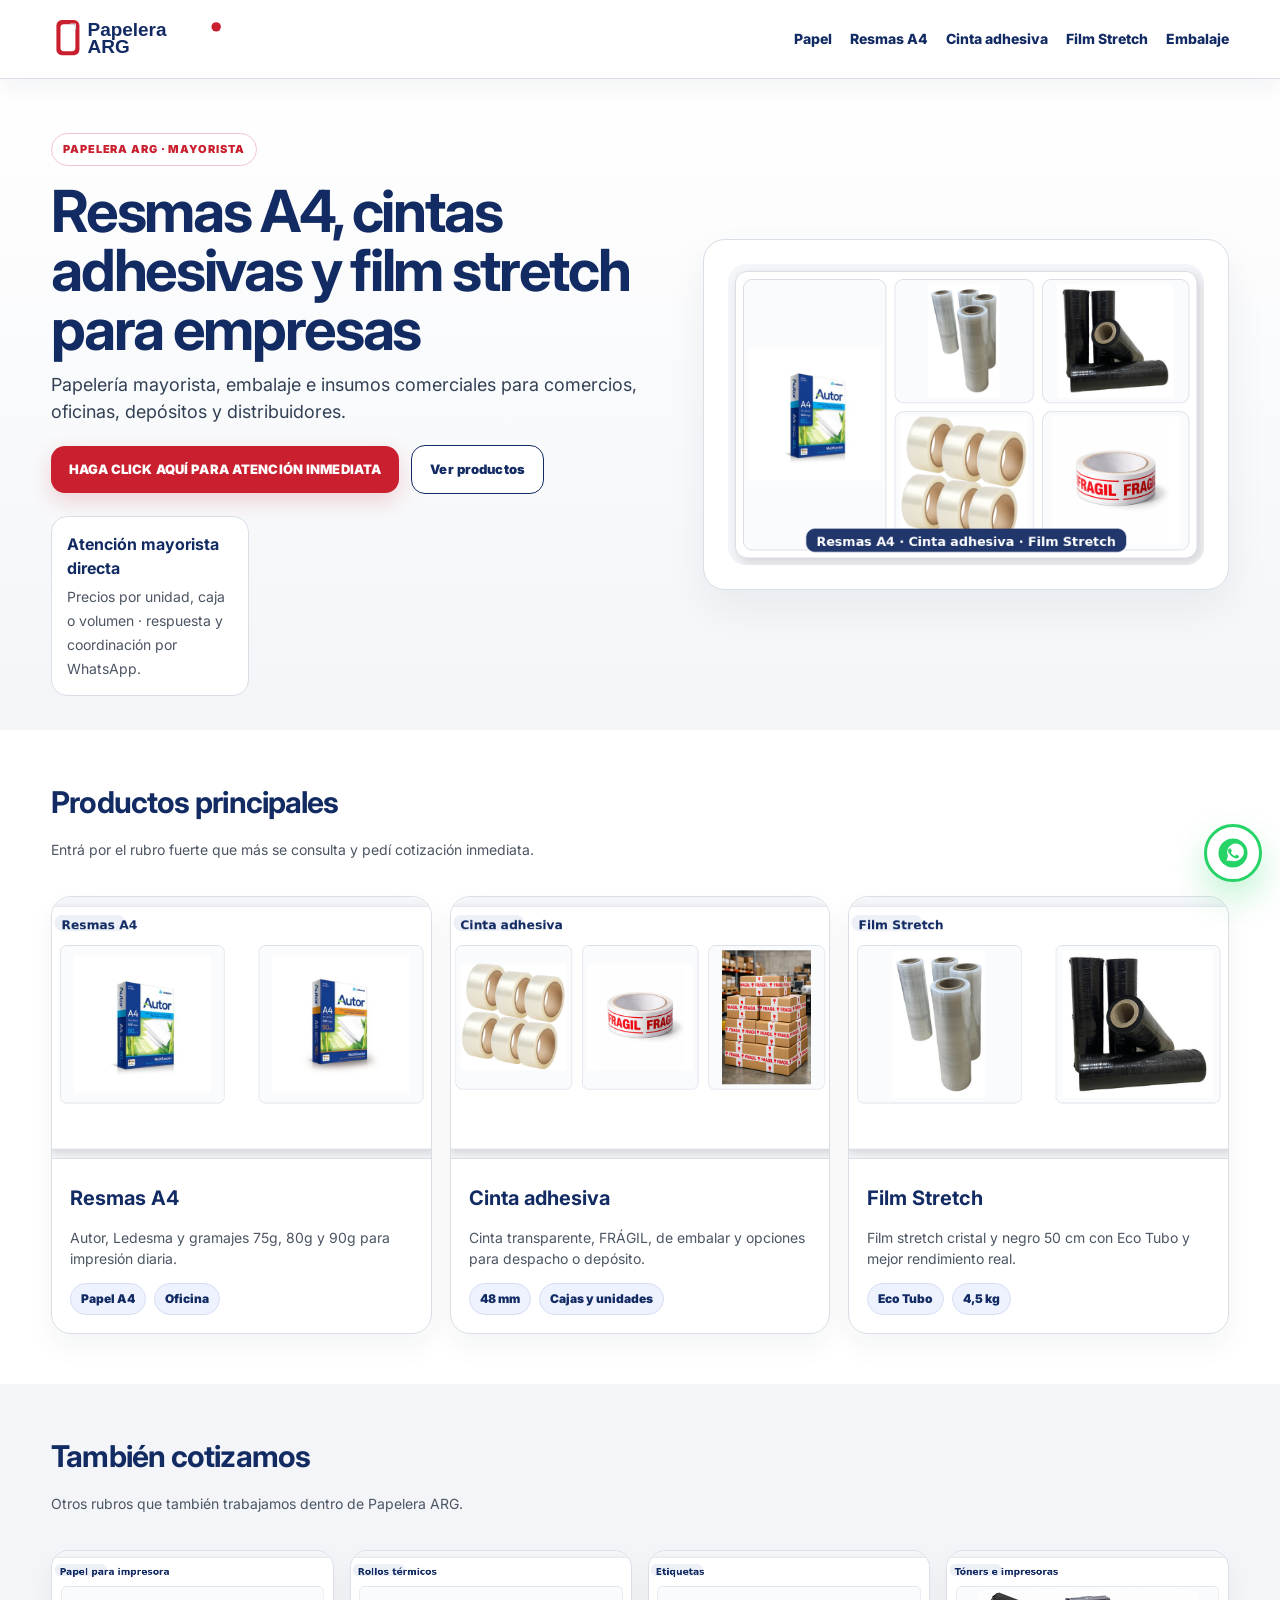
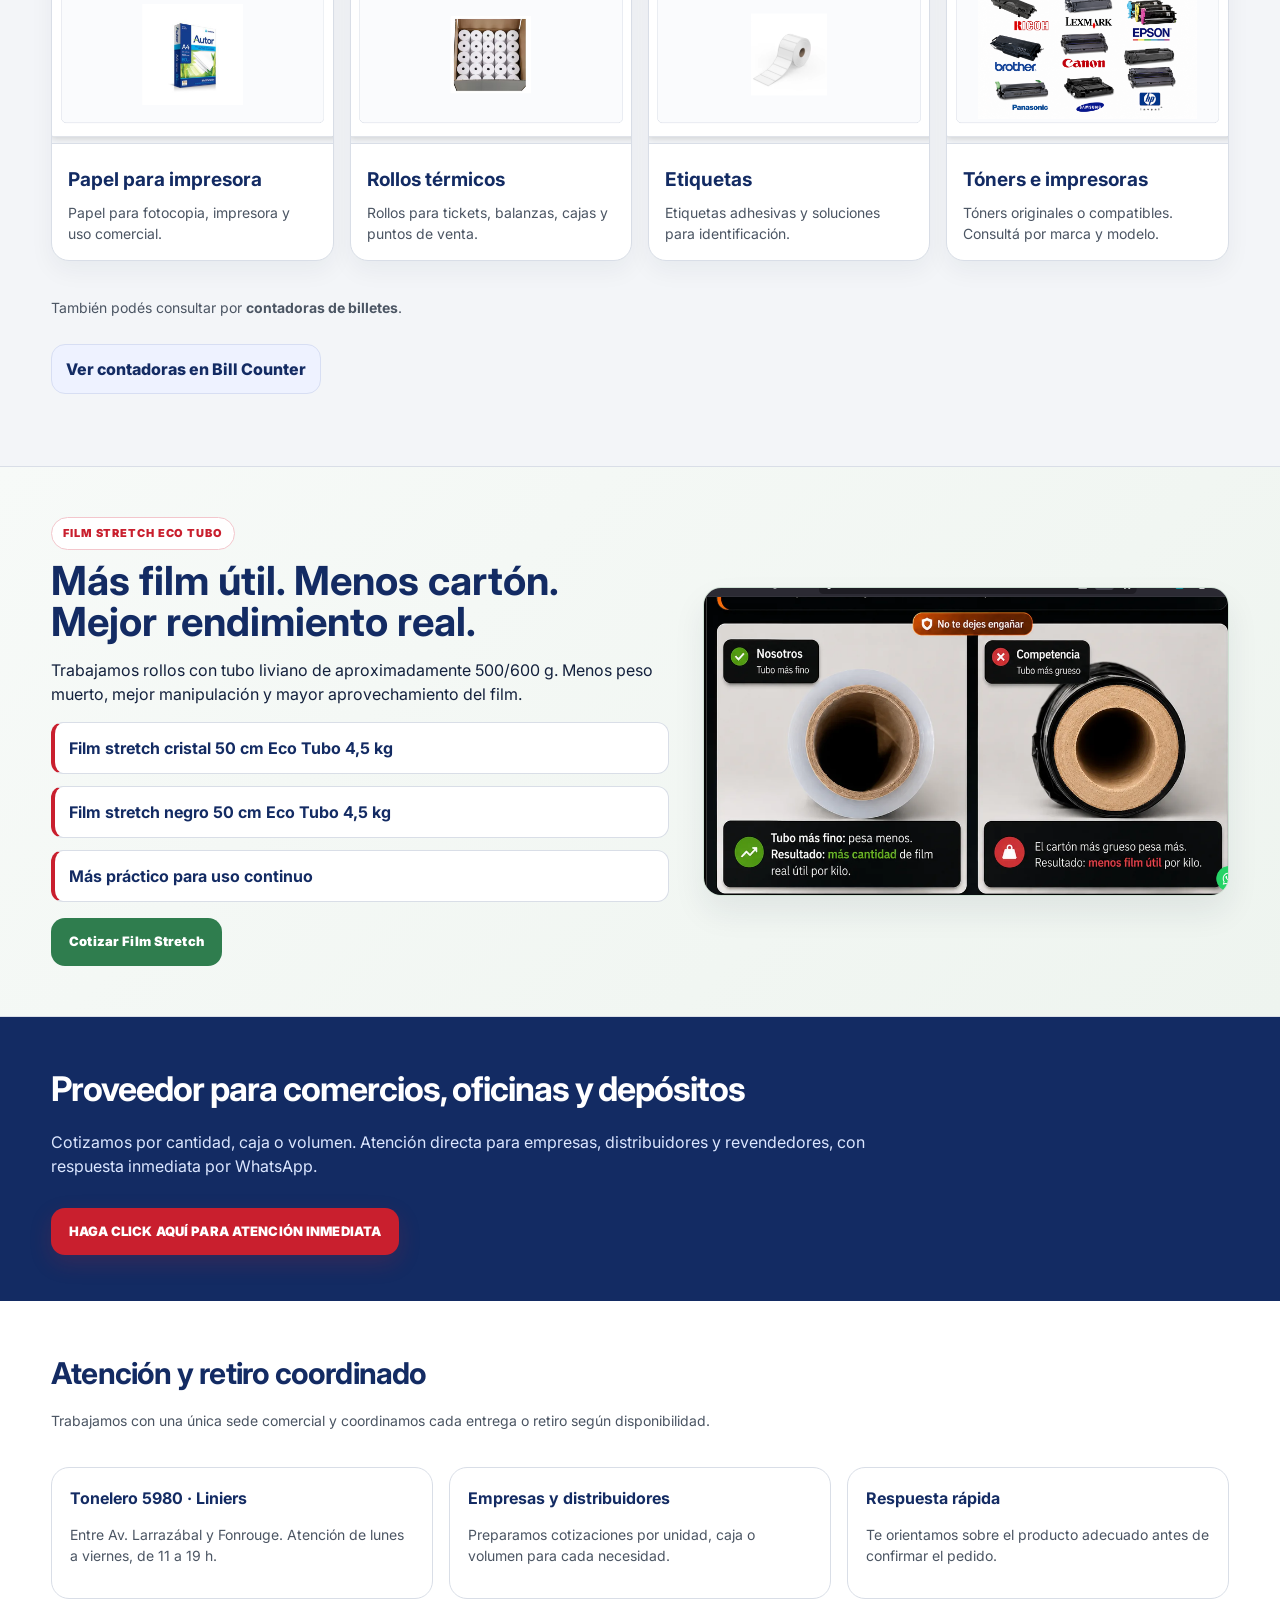
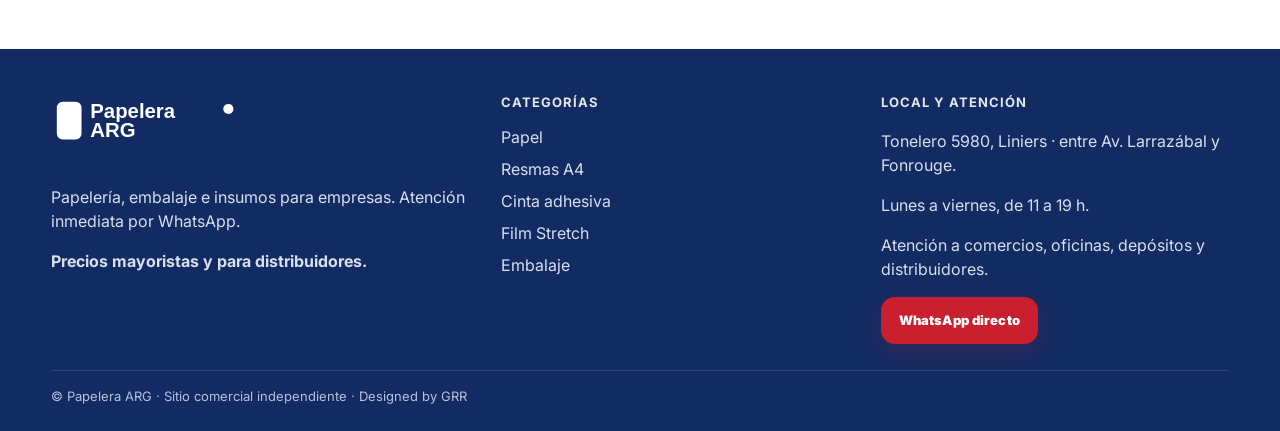
==== commit 2bb208a0: "update" ====
--- a/index.html
+++ b/index.html
@@ -1,8 +1,8 @@
-<!doctype html><html lang="es-AR"><head><meta charset="utf-8"><meta name="viewport" content="width=device-width, initial-scale=1"><title>Papelera ARG | Resmas A4, cintas adhesivas y film stretch mayorista</title><meta name="description" content="Papelera ARG: resmas A4, cintas adhesivas, film stretch, papel para impresora, rollos térmicos, etiquetas, impresoras y tóners para empresas y distribuidores."><link rel="canonical" href="https://www.papelera-arg.com.ar/"><meta property="og:title" content="Papelera ARG | Resmas A4, cintas adhesivas y film stretch mayorista"><meta property="og:description" content="Papelera ARG: resmas A4, cintas adhesivas, film stretch, papel para impresora, rollos térmicos, etiquetas, impresoras y tóners para empresas y distribuidores."><meta property="og:type" content="website"><link rel="icon" href="assets/img/favicon.svg" type="image/svg+xml"><link rel="preconnect" href="https://fonts.googleapis.com"><link rel="preconnect" href="https://fonts.gstatic.com" crossorigin><link href="https://fonts.googleapis.com/css2?family=Inter:wght@400;600;700;800;900&display=swap" rel="stylesheet"><link rel="stylesheet" href="assets/style.css"></head><body><header class="topbar"><div class="container nav"><a class="logo" href="index.html"><img src="assets/img/logo.svg" alt="Papelera ARG"></a><nav class="menu" data-menu><a class="" href="papel.html">Papel</a><a class="" href="resmas-a4.html">Resmas A4</a><a class="" href="cinta-adhesiva.html">Cinta adhesiva</a><a class="" href="film-stretch.html">Film Stretch</a><a class="" href="embalaje.html">Embalaje</a></nav><div class="top-action"><a class="btn primary" href="https://wa.me/5491159468220?text=Hola%2C%20vengo%20de%20Papelera%20ARG.%20Quiero%20atenci%C3%B3n%20inmediata%20por%20una%20cotizaci%C3%B3n." target="_blank" rel="noopener">HAGA CLICK AQUÍ PARA ATENCIÓN INMEDIATA</a><span class="micro">Precios mayoristas<br>y para distribuidores</span></div><button class="mobile-toggle" data-menu-toggle>Menú</button></div></header><main>
-<section class="hero"><div class="container hero-grid"><div><span class="kicker">Papelera ARG · Mayorista</span><h1>Resmas A4, cintas adhesivas y film stretch para empresas</h1><p class="lead">Papelería mayorista, embalaje e insumos comerciales para comercios, oficinas, depósitos y distribuidores.</p><div class="hero-actions"><a class="btn primary" href="https://wa.me/5491159468220?text=Hola%2C%20vengo%20de%20Papelera%20ARG.%20Quiero%20atenci%C3%B3n%20inmediata%20por%20una%20cotizaci%C3%B3n." target="_blank">HAGA CLICK AQUÍ PARA ATENCIÓN INMEDIATA</a><a class="btn outline" href="#productos">Ver productos</a></div><div class="trust-row"><div class="trust"><strong>Precios mayoristas</strong><span>Consultas por unidad, caja o volumen.</span></div><div class="trust"><strong>Atención rápida</strong><span>Respuesta directa por WhatsApp.</span></div><div class="trust"><strong>Atención directa</strong><span>Cotización y coordinación por WhatsApp.</span></div></div></div><div class="hero-visual"><img class="hero-photo" src="assets/img/hero-collage.png" alt="Resmas A4, cinta adhesiva y film stretch"></div></div></section>
+<!doctype html><html lang="es-AR"><head><meta charset="utf-8"><meta name="viewport" content="width=device-width, initial-scale=1"><title>Papelera ARG | Resmas A4, cintas adhesivas y film stretch mayorista</title><meta name="description" content="Papelera ARG: resmas A4, cintas adhesivas, film stretch, papel para impresora, rollos térmicos, etiquetas, impresoras y tóners para empresas y distribuidores."><link rel="canonical" href="https://www.papelera-arg.com.ar/"><meta property="og:title" content="Papelera ARG | Resmas A4, cintas adhesivas y film stretch mayorista"><meta property="og:description" content="Papelera ARG: resmas A4, cintas adhesivas, film stretch, papel para impresora, rollos térmicos, etiquetas, impresoras y tóners para empresas y distribuidores."><meta property="og:type" content="website"><link rel="icon" href="assets/img/favicon.svg" type="image/svg+xml"><link rel="preconnect" href="https://fonts.googleapis.com"><link rel="preconnect" href="https://fonts.gstatic.com" crossorigin><link href="https://fonts.googleapis.com/css2?family=Inter:wght@400;600;700;800;900&display=swap" rel="stylesheet"><link rel="stylesheet" href="assets/style.css"></head><body><header class="topbar"><div class="container nav"><a class="logo" href="index.html"><img src="assets/img/logo.svg" alt="Papelera ARG"></a><nav class="menu" data-menu><a class="" href="papel.html">Papel</a><a class="" href="resmas-a4.html">Resmas A4</a><a class="" href="cinta-adhesiva.html">Cinta adhesiva</a><a class="" href="film-stretch.html">Film Stretch</a><a class="" href="embalaje.html">Embalaje</a></nav><button class="mobile-toggle" data-menu-toggle>Menú</button></div></header><main>
+<section class="hero"><div class="container hero-grid"><div><span class="kicker">Papelera ARG · Mayorista</span><h1>Resmas A4, cintas adhesivas y film stretch para empresas</h1><p class="lead">Papelería mayorista, embalaje e insumos comerciales para comercios, oficinas, depósitos y distribuidores.</p><div class="hero-actions"><a class="btn primary" href="https://wa.me/5491159468220?text=Hola%2C%20vengo%20de%20Papelera%20ARG.%20Quiero%20atenci%C3%B3n%20inmediata%20por%20una%20cotizaci%C3%B3n." target="_blank">HAGA CLICK AQUÍ PARA ATENCIÓN INMEDIATA</a><a class="btn outline" href="#productos">Ver productos</a></div><div class="trust-row"><div class="trust"><strong>Atención mayorista directa</strong><span>Precios por unidad, caja o volumen · respuesta y coordinación por WhatsApp.</span></div></div></div><div class="hero-visual"><img class="hero-photo" src="assets/img/hero-collage.png" alt="Resmas A4, cinta adhesiva y film stretch"></div></div></section>
 <section id="productos" class="section"><div class="container"><div class="section-head"><div><h2>Productos principales</h2><p>Entrá por el rubro fuerte que más se consulta y pedí cotización inmediata.</p></div></div><div class="grid cols-3"><a class="card cat-card" href="resmas-a4.html"><img src="assets/img/resmas-card.png" alt="Resmas A4" loading="lazy"><div class="cat-body"><h3>Resmas A4</h3><p>Autor, Ledesma y gramajes 75g, 80g y 90g para impresión diaria.</p><div class="tags"><span class="tag">Papel A4</span><span class="tag">Oficina</span></div></div></a><a class="card cat-card" href="cinta-adhesiva.html"><img src="assets/img/cintas-card.png" alt="Cinta adhesiva" loading="lazy"><div class="cat-body"><h3>Cinta adhesiva</h3><p>Cinta transparente, FRÁGIL, de embalar y opciones para despacho o depósito.</p><div class="tags"><span class="tag">48 mm</span><span class="tag">Cajas y unidades</span></div></div></a><a class="card cat-card" href="film-stretch.html"><img src="assets/img/film-card.png" alt="Film Stretch" loading="lazy"><div class="cat-body"><h3>Film Stretch</h3><p>Film stretch cristal y negro 50 cm con Eco Tubo y mejor rendimiento real.</p><div class="tags"><span class="tag">Eco Tubo</span><span class="tag">4,5 kg</span></div></div></a></div></div></section>
 <section class="section alt"><div class="container"><div class="section-head"><div><h2>También cotizamos</h2><p>Otros rubros que también trabajamos dentro de Papelera ARG.</p></div></div><div class="mini-grid"><div class="mini-card"><img src="assets/img/papel-card.png" alt="Papel para impresora"><div class="body"><h3>Papel para impresora</h3><p>Papel para fotocopia, impresora y uso comercial.</p></div></div><div class="mini-card"><img src="assets/img/thermal-card.png" alt="Rollos térmicos"><div class="body"><h3>Rollos térmicos</h3><p>Rollos para tickets, balanzas, cajas y puntos de venta.</p></div></div><div class="mini-card"><img src="assets/img/labels-card.png" alt="Etiquetas"><div class="body"><h3>Etiquetas</h3><p>Etiquetas adhesivas y soluciones para identificación.</p></div></div><div class="mini-card"><img src="assets/img/toners-card.png" alt="Tóners e impresoras"><div class="body"><h3>Tóners e impresoras</h3><p>Tóners originales o compatibles. Consultá por marca y modelo.</p></div></div></div><div class="section-head" style="margin-top:22px"><div><p>También podés consultar por <strong>contadoras de billetes</strong>.</p><a class="external-link" href="https://www.billcounter.com.ar/" target="_blank" rel="noopener">Ver contadoras en Bill Counter</a></div></div></div></section>
 <section class="eco-band"><div class="container eco-box"><div><span class="kicker">Film Stretch Eco Tubo</span><h2 class="eco-title">Más film útil. Menos cartón. Mejor rendimiento real.</h2><p>Trabajamos rollos con tubo liviano de aproximadamente 500/600 g. Menos peso muerto, mejor manipulación y mayor aprovechamiento del film.</p><div class="page-list"><div>Film stretch cristal 50 cm Eco Tubo 4,5 kg</div><div>Film stretch negro 50 cm Eco Tubo 4,5 kg</div><div>Más práctico para uso continuo</div></div><div class="hero-actions" style="margin-top:16px"><a class="btn green" href="https://wa.me/5491159468220?text=Hola%2C%20vengo%20de%20Papelera%20ARG.%20Quiero%20cotizar%20Film%20Stretch%20Eco%20Tubo." target="_blank">Cotizar Film Stretch</a></div></div><div><img class="compare-image" src="assets/img/eco_compare.png" alt="Comparativa Eco Tubo vs competencia"></div></div></section>
 <section class="provider-band"><div class="container"><h2>Proveedor para comercios, oficinas y depósitos</h2><p>Cotizamos por cantidad, caja o volumen. Atención directa para empresas, distribuidores y revendedores, con respuesta inmediata por WhatsApp.</p><a class="btn primary" href="https://wa.me/5491159468220?text=Hola%2C%20vengo%20de%20Papelera%20ARG.%20Quiero%20atenci%C3%B3n%20inmediata%20para%20mi%20empresa." target="_blank">HAGA CLICK AQUÍ PARA ATENCIÓN INMEDIATA</a></div></section>
-<section class="section"><div class="container"><div class="section-head"><div><h2>Atención y retiro coordinado</h2><p>Trabajamos con una única sede comercial y coordinamos cada entrega o retiro según disponibilidad.</p></div></div><div class="branch-grid"><div class="branch"><strong>Una atención comercial</strong><p>Consultá por stock, cantidades, formas de entrega y horarios directamente por WhatsApp.</p></div><div class="branch"><strong>Empresas y distribuidores</strong><p>Preparamos cotizaciones por unidad, caja o volumen para cada necesidad.</p></div><div class="branch"><strong>Respuesta rápida</strong><p>Te orientamos sobre el producto adecuado antes de confirmar el pedido.</p></div></div></div></section>
-</main><footer class="footer"><div class="container"><div class="footer-grid"><div><img src="assets/img/logo.svg" alt="Papelera ARG" style="height:58px;filter:brightness(0) invert(1);margin-bottom:12px"><p>Papelería, embalaje e insumos para empresas. Atención inmediata por WhatsApp.</p><p><strong>Precios mayoristas y para distribuidores.</strong></p></div><div><h4>Categorías</h4><div class="footer-links"><a href="papel.html">Papel</a><a href="resmas-a4.html">Resmas A4</a><a href="cinta-adhesiva.html">Cinta adhesiva</a><a href="film-stretch.html">Film Stretch</a><a href="embalaje.html">Embalaje</a></div></div><div><h4>Atención comercial</h4><p>Una única sede y coordinación directa por WhatsApp.</p><p>Atención a comercios, oficinas, depósitos y distribuidores.</p><a class="btn primary" href="https://wa.me/5491159468220?text=Hola%2C%20vengo%20de%20Papelera%20ARG.%20Quiero%20pedir%20una%20cotizaci%C3%B3n." target="_blank">WhatsApp directo</a></div></div><div class="copy">© Papelera ARG · Sitio comercial independiente · Designed by GRR</div></div></footer><a class="float-wa" aria-label="WhatsApp" href="https://wa.me/5491159468220?text=Hola%2C%20vengo%20de%20Papelera%20ARG.%20Quiero%20pedir%20una%20cotizaci%C3%B3n." target="_blank"><img src="assets/img/wa.svg" alt="WhatsApp"></a><script src="assets/app.js"></script></body></html>+<section class="section"><div class="container"><div class="section-head"><div><h2>Atención y retiro coordinado</h2><p>Trabajamos con una única sede comercial y coordinamos cada entrega o retiro según disponibilidad.</p></div></div><div class="branch-grid"><div class="branch"><strong>Tonelero 5980 · Liniers</strong><p>Entre Av. Larrazábal y Fonrouge. Atención de lunes a viernes, de 11 a 19 h.</p></div><div class="branch"><strong>Empresas y distribuidores</strong><p>Preparamos cotizaciones por unidad, caja o volumen para cada necesidad.</p></div><div class="branch"><strong>Respuesta rápida</strong><p>Te orientamos sobre el producto adecuado antes de confirmar el pedido.</p></div></div></div></section>
+</main><footer class="footer"><div class="container"><div class="footer-grid"><div><img src="assets/img/logo.svg" alt="Papelera ARG" style="height:58px;filter:brightness(0) invert(1);margin-bottom:12px"><p>Papelería, embalaje e insumos para empresas. Atención inmediata por WhatsApp.</p><p><strong>Precios mayoristas y para distribuidores.</strong></p></div><div><h4>Categorías</h4><div class="footer-links"><a href="papel.html">Papel</a><a href="resmas-a4.html">Resmas A4</a><a href="cinta-adhesiva.html">Cinta adhesiva</a><a href="film-stretch.html">Film Stretch</a><a href="embalaje.html">Embalaje</a></div></div><div><h4>Local y atención</h4><p>Tonelero 5980, Liniers · entre Av. Larrazábal y Fonrouge.</p><p>Lunes a viernes, de 11 a 19 h.</p><p>Atención a comercios, oficinas, depósitos y distribuidores.</p><a class="btn primary" href="https://wa.me/5491159468220?text=Hola%2C%20vengo%20de%20Papelera%20ARG.%20Quiero%20pedir%20una%20cotizaci%C3%B3n." target="_blank">WhatsApp directo</a></div></div><div class="copy">© Papelera ARG · Sitio comercial independiente · Designed by GRR</div></div></footer><a class="float-wa" aria-label="WhatsApp" href="https://wa.me/5491159468220?text=Hola%2C%20vengo%20de%20Papelera%20ARG.%20Quiero%20pedir%20una%20cotizaci%C3%B3n." target="_blank"><img src="assets/img/wa.svg" alt="WhatsApp"></a><script src="assets/app.js"></script></body></html>
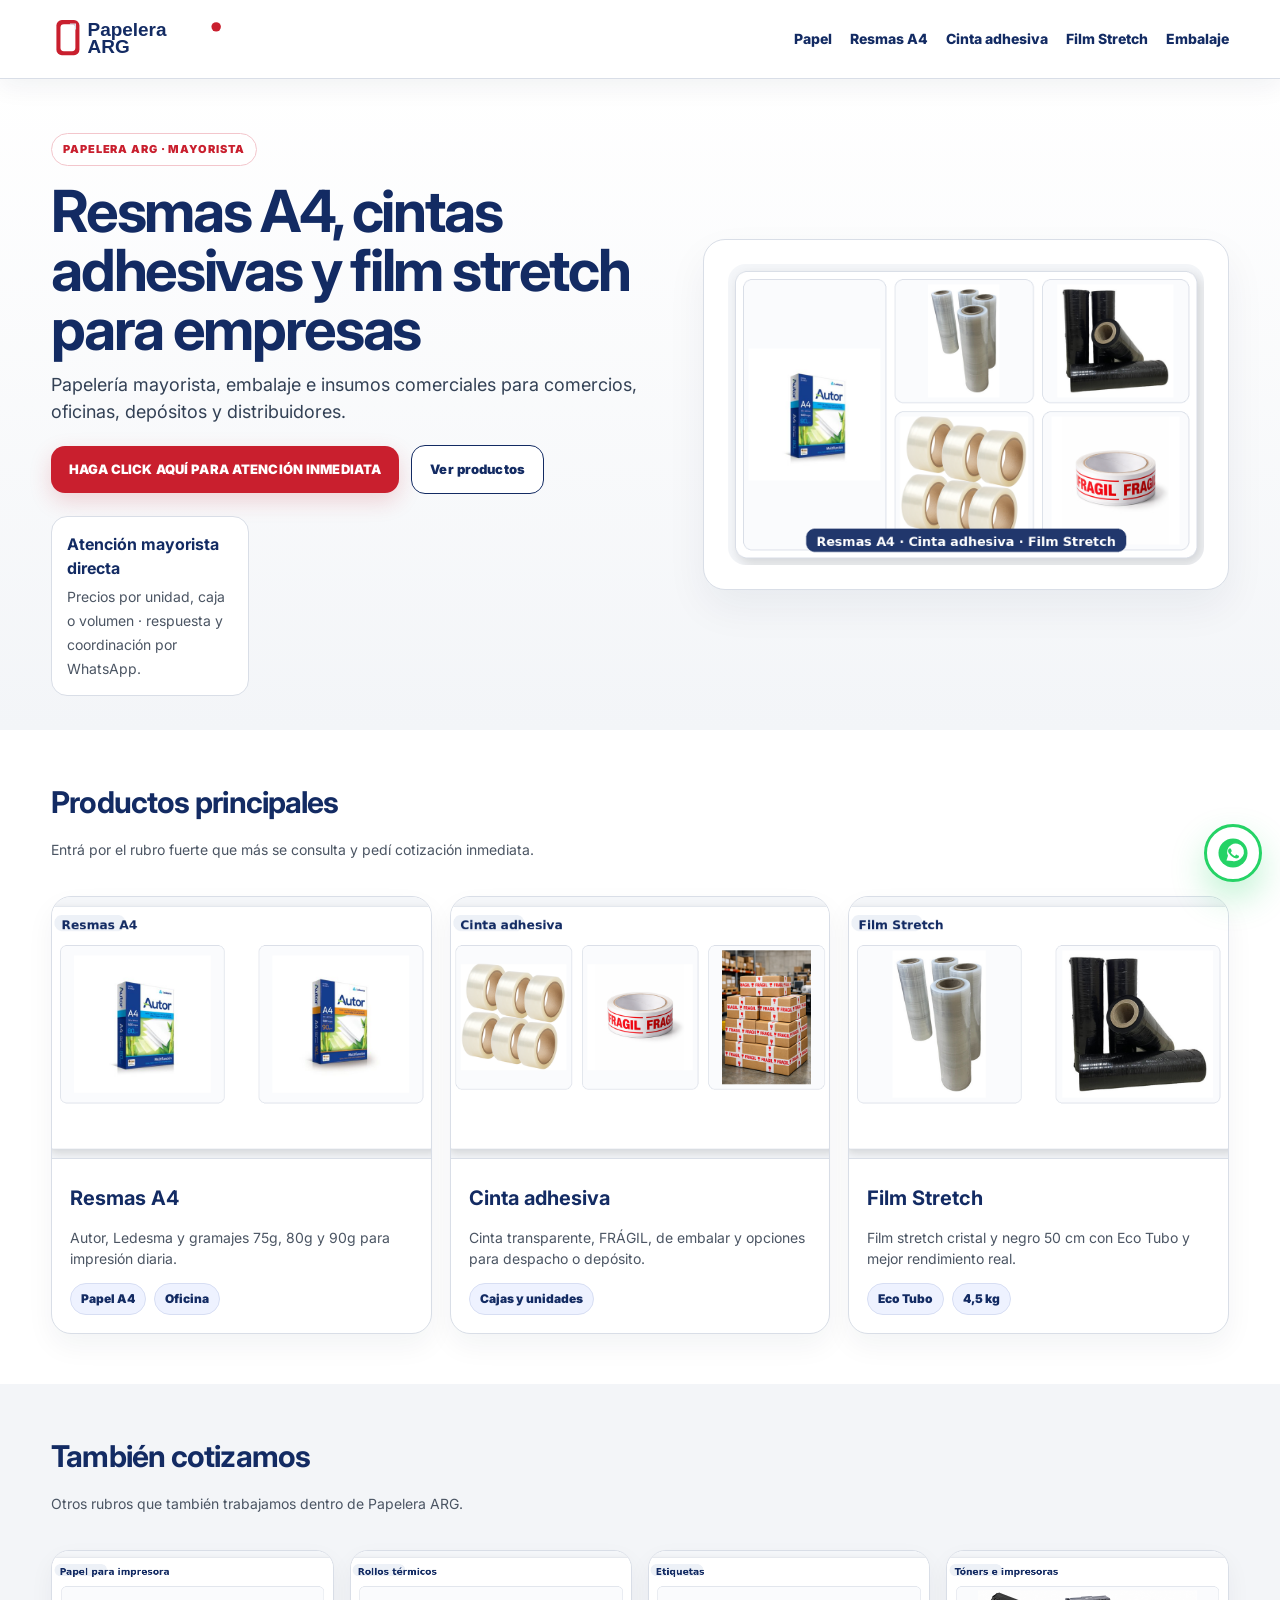
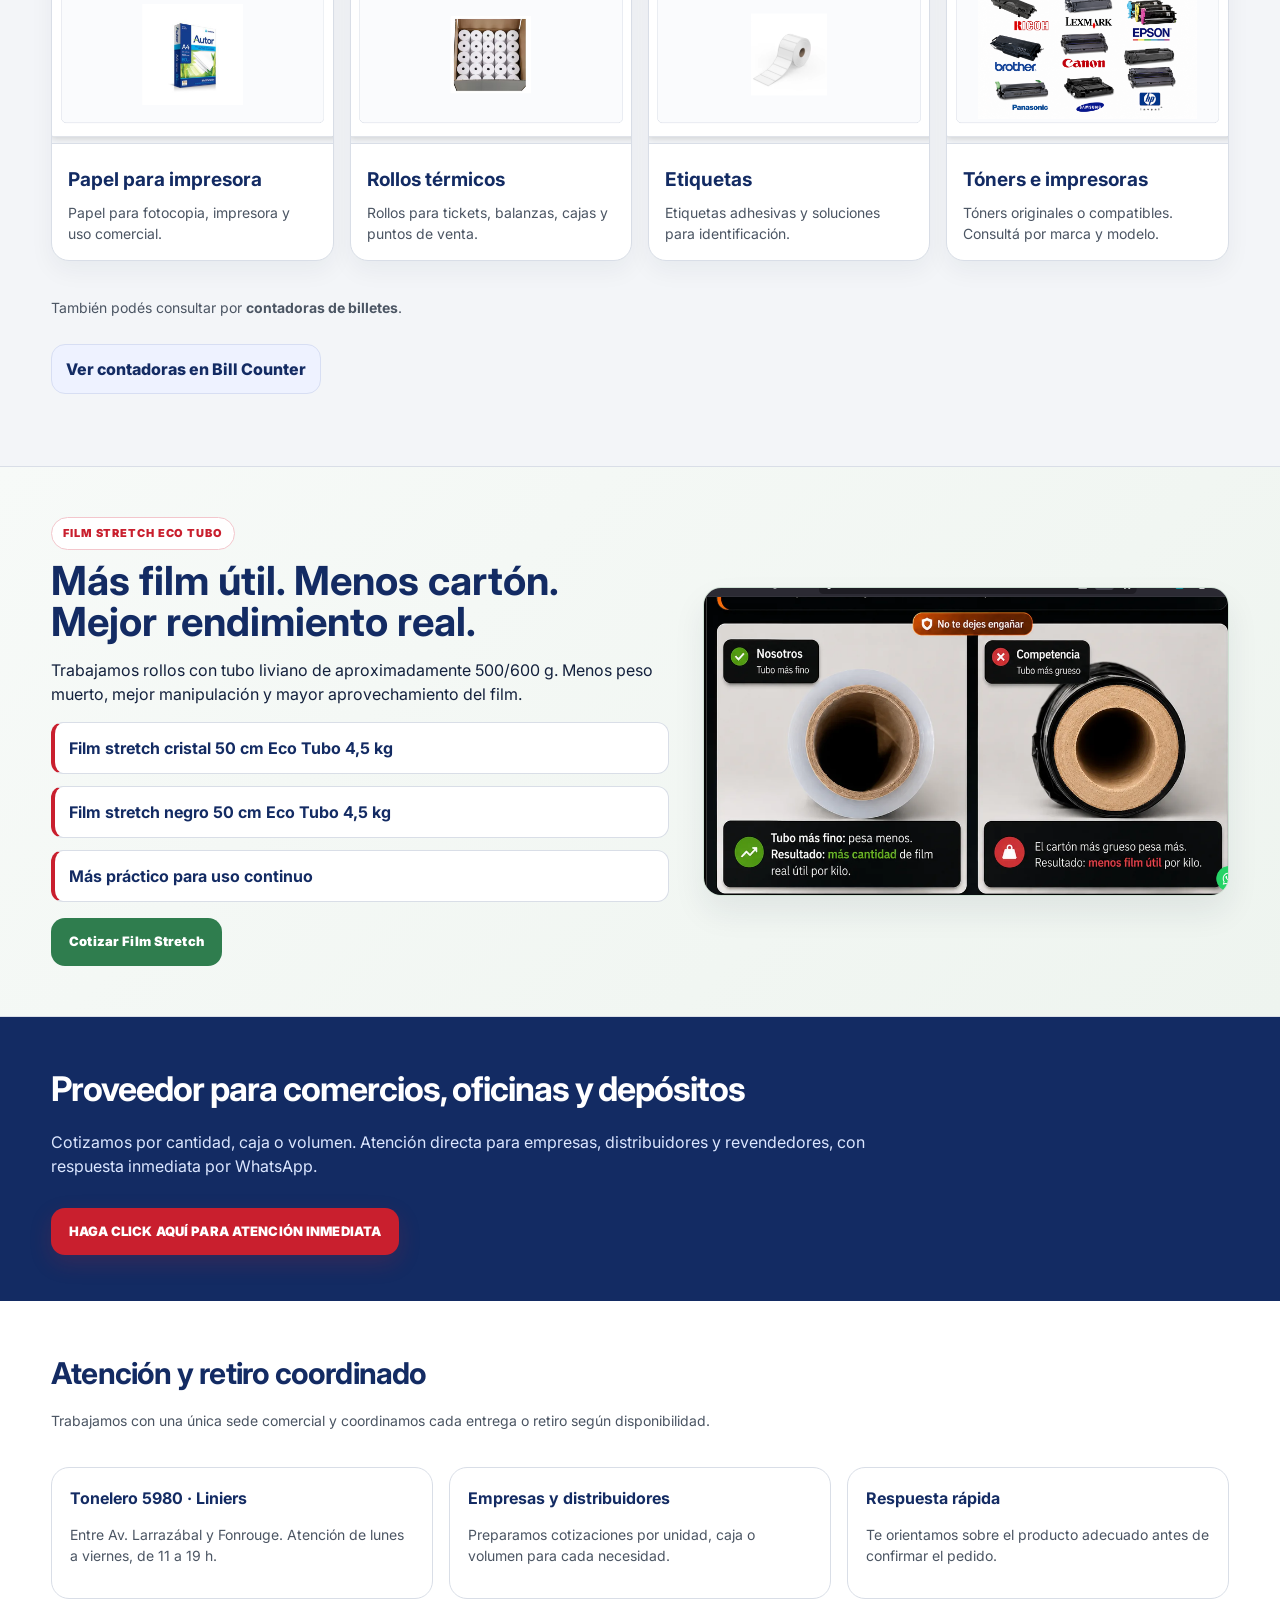
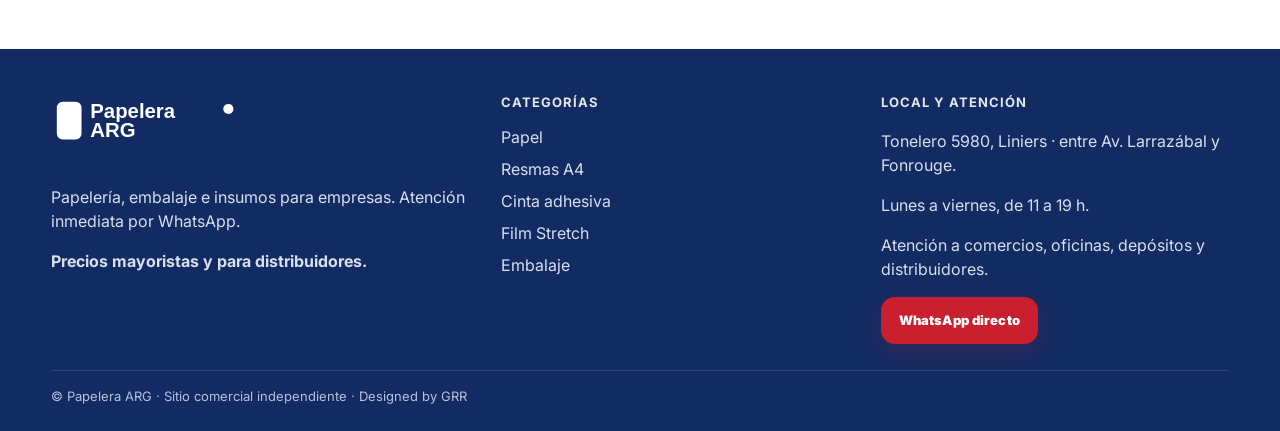
==== commit 58dc1d04: "Add files via upload" ====
--- a/index.html
+++ b/index.html
@@ -1,6 +1,6 @@
 <!doctype html><html lang="es-AR"><head><meta charset="utf-8"><meta name="viewport" content="width=device-width, initial-scale=1"><title>Papelera ARG | Resmas A4, cintas adhesivas y film stretch mayorista</title><meta name="description" content="Papelera ARG: resmas A4, cintas adhesivas, film stretch, papel para impresora, rollos térmicos, etiquetas, impresoras y tóners para empresas y distribuidores."><link rel="canonical" href="https://www.papelera-arg.com.ar/"><meta property="og:title" content="Papelera ARG | Resmas A4, cintas adhesivas y film stretch mayorista"><meta property="og:description" content="Papelera ARG: resmas A4, cintas adhesivas, film stretch, papel para impresora, rollos térmicos, etiquetas, impresoras y tóners para empresas y distribuidores."><meta property="og:type" content="website"><link rel="icon" href="assets/img/favicon.svg" type="image/svg+xml"><link rel="preconnect" href="https://fonts.googleapis.com"><link rel="preconnect" href="https://fonts.gstatic.com" crossorigin><link href="https://fonts.googleapis.com/css2?family=Inter:wght@400;600;700;800;900&display=swap" rel="stylesheet"><link rel="stylesheet" href="assets/style.css"></head><body><header class="topbar"><div class="container nav"><a class="logo" href="index.html"><img src="assets/img/logo.svg" alt="Papelera ARG"></a><nav class="menu" data-menu><a class="" href="papel.html">Papel</a><a class="" href="resmas-a4.html">Resmas A4</a><a class="" href="cinta-adhesiva.html">Cinta adhesiva</a><a class="" href="film-stretch.html">Film Stretch</a><a class="" href="embalaje.html">Embalaje</a></nav><button class="mobile-toggle" data-menu-toggle>Menú</button></div></header><main>
 <section class="hero"><div class="container hero-grid"><div><span class="kicker">Papelera ARG · Mayorista</span><h1>Resmas A4, cintas adhesivas y film stretch para empresas</h1><p class="lead">Papelería mayorista, embalaje e insumos comerciales para comercios, oficinas, depósitos y distribuidores.</p><div class="hero-actions"><a class="btn primary" href="https://wa.me/5491159468220?text=Hola%2C%20vengo%20de%20Papelera%20ARG.%20Quiero%20atenci%C3%B3n%20inmediata%20por%20una%20cotizaci%C3%B3n." target="_blank">HAGA CLICK AQUÍ PARA ATENCIÓN INMEDIATA</a><a class="btn outline" href="#productos">Ver productos</a></div><div class="trust-row"><div class="trust"><strong>Atención mayorista directa</strong><span>Precios por unidad, caja o volumen · respuesta y coordinación por WhatsApp.</span></div></div></div><div class="hero-visual"><img class="hero-photo" src="assets/img/hero-collage.png" alt="Resmas A4, cinta adhesiva y film stretch"></div></div></section>
-<section id="productos" class="section"><div class="container"><div class="section-head"><div><h2>Productos principales</h2><p>Entrá por el rubro fuerte que más se consulta y pedí cotización inmediata.</p></div></div><div class="grid cols-3"><a class="card cat-card" href="resmas-a4.html"><img src="assets/img/resmas-card.png" alt="Resmas A4" loading="lazy"><div class="cat-body"><h3>Resmas A4</h3><p>Autor, Ledesma y gramajes 75g, 80g y 90g para impresión diaria.</p><div class="tags"><span class="tag">Papel A4</span><span class="tag">Oficina</span></div></div></a><a class="card cat-card" href="cinta-adhesiva.html"><img src="assets/img/cintas-card.png" alt="Cinta adhesiva" loading="lazy"><div class="cat-body"><h3>Cinta adhesiva</h3><p>Cinta transparente, FRÁGIL, de embalar y opciones para despacho o depósito.</p><div class="tags"><span class="tag">48 mm</span><span class="tag">Cajas y unidades</span></div></div></a><a class="card cat-card" href="film-stretch.html"><img src="assets/img/film-card.png" alt="Film Stretch" loading="lazy"><div class="cat-body"><h3>Film Stretch</h3><p>Film stretch cristal y negro 50 cm con Eco Tubo y mejor rendimiento real.</p><div class="tags"><span class="tag">Eco Tubo</span><span class="tag">4,5 kg</span></div></div></a></div></div></section>
+<section id="productos" class="section"><div class="container"><div class="section-head"><div><h2>Productos principales</h2><p>Entrá por el rubro fuerte que más se consulta y pedí cotización inmediata.</p></div></div><div class="grid cols-3"><a class="card cat-card" href="resmas-a4.html"><img src="assets/img/resmas-card.png" alt="Resmas A4" loading="lazy"><div class="cat-body"><h3>Resmas A4</h3><p>Autor, Ledesma y gramajes 75g, 80g y 90g para impresión diaria.</p><div class="tags"><span class="tag">Papel A4</span><span class="tag">Oficina</span></div></div></a><a class="card cat-card" href="cinta-adhesiva.html"><img src="assets/img/cintas-card.png" alt="Cinta adhesiva" loading="lazy"><div class="cat-body"><h3>Cinta adhesiva</h3><p>Cinta transparente, FRÁGIL, de embalar y opciones para despacho o depósito.</p><div class="tags"><span class="tag">Cajas y unidades</span></div></div></a><a class="card cat-card" href="film-stretch.html"><img src="assets/img/film-card.png" alt="Film Stretch" loading="lazy"><div class="cat-body"><h3>Film Stretch</h3><p>Film stretch cristal y negro 50 cm con Eco Tubo y mejor rendimiento real.</p><div class="tags"><span class="tag">Eco Tubo</span><span class="tag">4,5 kg</span></div></div></a></div></div></section>
 <section class="section alt"><div class="container"><div class="section-head"><div><h2>También cotizamos</h2><p>Otros rubros que también trabajamos dentro de Papelera ARG.</p></div></div><div class="mini-grid"><div class="mini-card"><img src="assets/img/papel-card.png" alt="Papel para impresora"><div class="body"><h3>Papel para impresora</h3><p>Papel para fotocopia, impresora y uso comercial.</p></div></div><div class="mini-card"><img src="assets/img/thermal-card.png" alt="Rollos térmicos"><div class="body"><h3>Rollos térmicos</h3><p>Rollos para tickets, balanzas, cajas y puntos de venta.</p></div></div><div class="mini-card"><img src="assets/img/labels-card.png" alt="Etiquetas"><div class="body"><h3>Etiquetas</h3><p>Etiquetas adhesivas y soluciones para identificación.</p></div></div><div class="mini-card"><img src="assets/img/toners-card.png" alt="Tóners e impresoras"><div class="body"><h3>Tóners e impresoras</h3><p>Tóners originales o compatibles. Consultá por marca y modelo.</p></div></div></div><div class="section-head" style="margin-top:22px"><div><p>También podés consultar por <strong>contadoras de billetes</strong>.</p><a class="external-link" href="https://www.billcounter.com.ar/" target="_blank" rel="noopener">Ver contadoras en Bill Counter</a></div></div></div></section>
 <section class="eco-band"><div class="container eco-box"><div><span class="kicker">Film Stretch Eco Tubo</span><h2 class="eco-title">Más film útil. Menos cartón. Mejor rendimiento real.</h2><p>Trabajamos rollos con tubo liviano de aproximadamente 500/600 g. Menos peso muerto, mejor manipulación y mayor aprovechamiento del film.</p><div class="page-list"><div>Film stretch cristal 50 cm Eco Tubo 4,5 kg</div><div>Film stretch negro 50 cm Eco Tubo 4,5 kg</div><div>Más práctico para uso continuo</div></div><div class="hero-actions" style="margin-top:16px"><a class="btn green" href="https://wa.me/5491159468220?text=Hola%2C%20vengo%20de%20Papelera%20ARG.%20Quiero%20cotizar%20Film%20Stretch%20Eco%20Tubo." target="_blank">Cotizar Film Stretch</a></div></div><div><img class="compare-image" src="assets/img/eco_compare.png" alt="Comparativa Eco Tubo vs competencia"></div></div></section>
 <section class="provider-band"><div class="container"><h2>Proveedor para comercios, oficinas y depósitos</h2><p>Cotizamos por cantidad, caja o volumen. Atención directa para empresas, distribuidores y revendedores, con respuesta inmediata por WhatsApp.</p><a class="btn primary" href="https://wa.me/5491159468220?text=Hola%2C%20vengo%20de%20Papelera%20ARG.%20Quiero%20atenci%C3%B3n%20inmediata%20para%20mi%20empresa." target="_blank">HAGA CLICK AQUÍ PARA ATENCIÓN INMEDIATA</a></div></section>
--- a/assets/style.css
+++ b/assets/style.css
@@ -82,7 +82,8 @@
 .page-hero p{max-width:760px;color:#334155;font-size:18px}.content-grid{display:grid;grid-template-columns:1fr 340px;gap:24px}.sidebox{background:#fff;border:1px solid var(--line);border-radius:20px;padding:20px;align-self:start;position:sticky;top:96px}.sidebox h3{color:var(--navy);margin-top:0}.notice{background:#fff5f5;border:1px solid #fecdd3;border-radius:18px;padding:16px;color:#8a1f2d;font-weight:800}
 .quick-links{display:flex;flex-wrap:wrap;gap:10px;margin-top:16px}
 .quick-links .tag{background:#fff5f5;color:#8a1f2d;border-color:#f5c2cb}
-@media(max-width:980px){.menu{display:none;position:absolute;left:4%;right:4%;top:78px;background:#fff;border:1px solid var(--line);border-radius:18px;padding:14px;box-shadow:0 18px 45px rgba(15,23,42,.12)}.menu.open{display:grid}.mobile-toggle{display:block;margin-left:auto}.top-action{display:flex;gap:8px;margin-left:auto}.top-action .btn{font-size:11px;padding:10px 12px;line-height:1.2}.top-action .micro{display:none}.hero-grid,.eco-box,.content-grid{grid-template-columns:1fr}.cols-5,.cols-4{grid-template-columns:repeat(2,1fr)}.cols-3,.branch-grid,.footer-grid,.trust-row,.secondary-strip{grid-template-columns:1fr}.nav{gap:12px}.logo img{height:46px}.btn{padding:12px 14px}.hero h1{font-size:42px}.lead{font-size:17px}}
+@media(max-width:980px){.hero-grid,.eco-box,.content-grid{grid-template-columns:1fr}.cols-5,.cols-4{grid-template-columns:repeat(2,1fr)}.cols-3,.branch-grid,.footer-grid,.trust-row,.secondary-strip{grid-template-columns:1fr}.nav{gap:12px}.logo img{height:46px}.menu{gap:12px;font-size:12px}.btn{padding:12px 14px}.hero h1{font-size:42px}.lead{font-size:17px}}
+@media(max-width:760px){.menu{display:none;position:absolute;left:4%;right:4%;top:78px;background:#fff;border:1px solid var(--line);border-radius:18px;padding:14px;box-shadow:0 18px 45px rgba(15,23,42,.12)}.menu.open{display:grid}.mobile-toggle{display:block;margin-left:auto}}
 @media(max-width:540px){.cols-5,.cols-4{grid-template-columns:1fr}.hero{padding-top:34px}.section{padding:38px 0}.hero-actions{align-items:stretch}.hero-actions .btn{width:100%}.nav{min-height:72px}.menu{top:72px}.hero h1{font-size:36px}.eco-title{font-size:31px}.float-wa{width:54px;height:54px}.section-head h2{font-size:26px}.logo img{height:42px}.top-action .btn{font-size:10px;padding:9px 10px}.mobile-toggle{padding:8px 10px}}
 
 
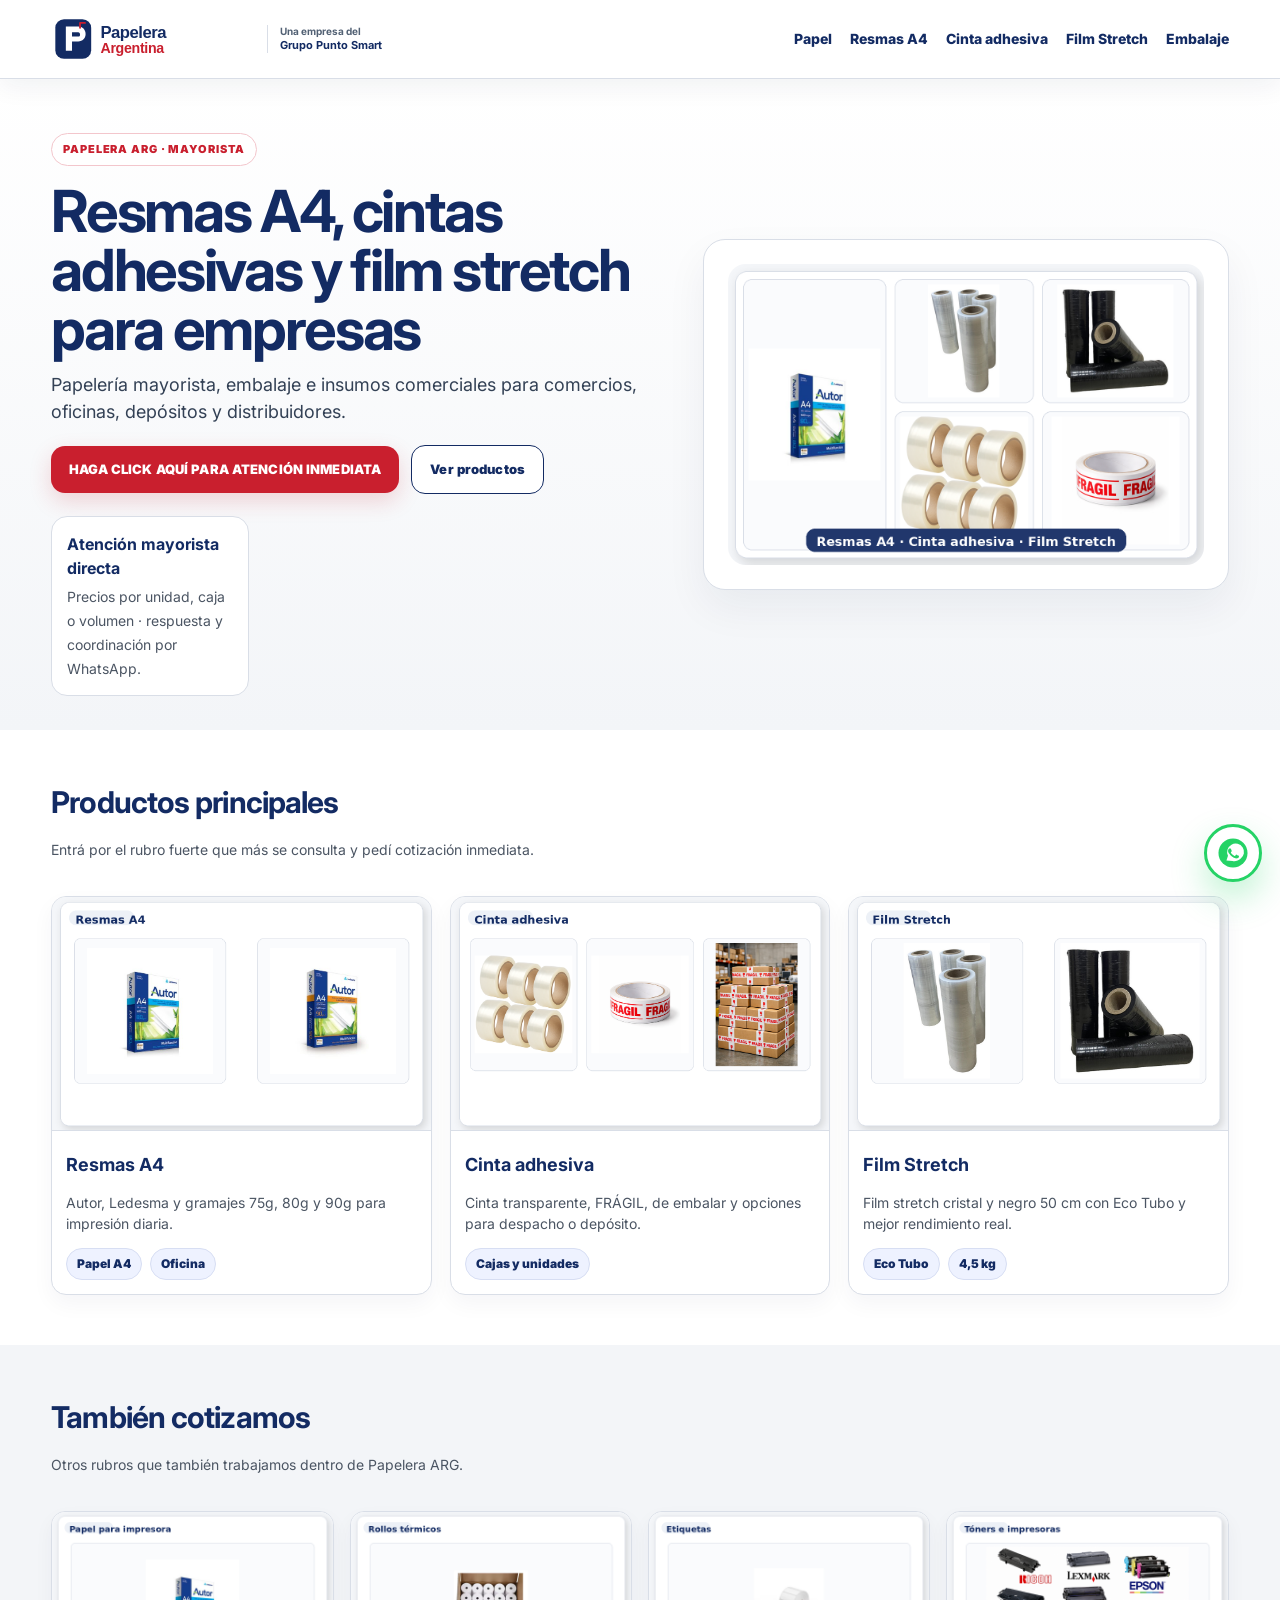
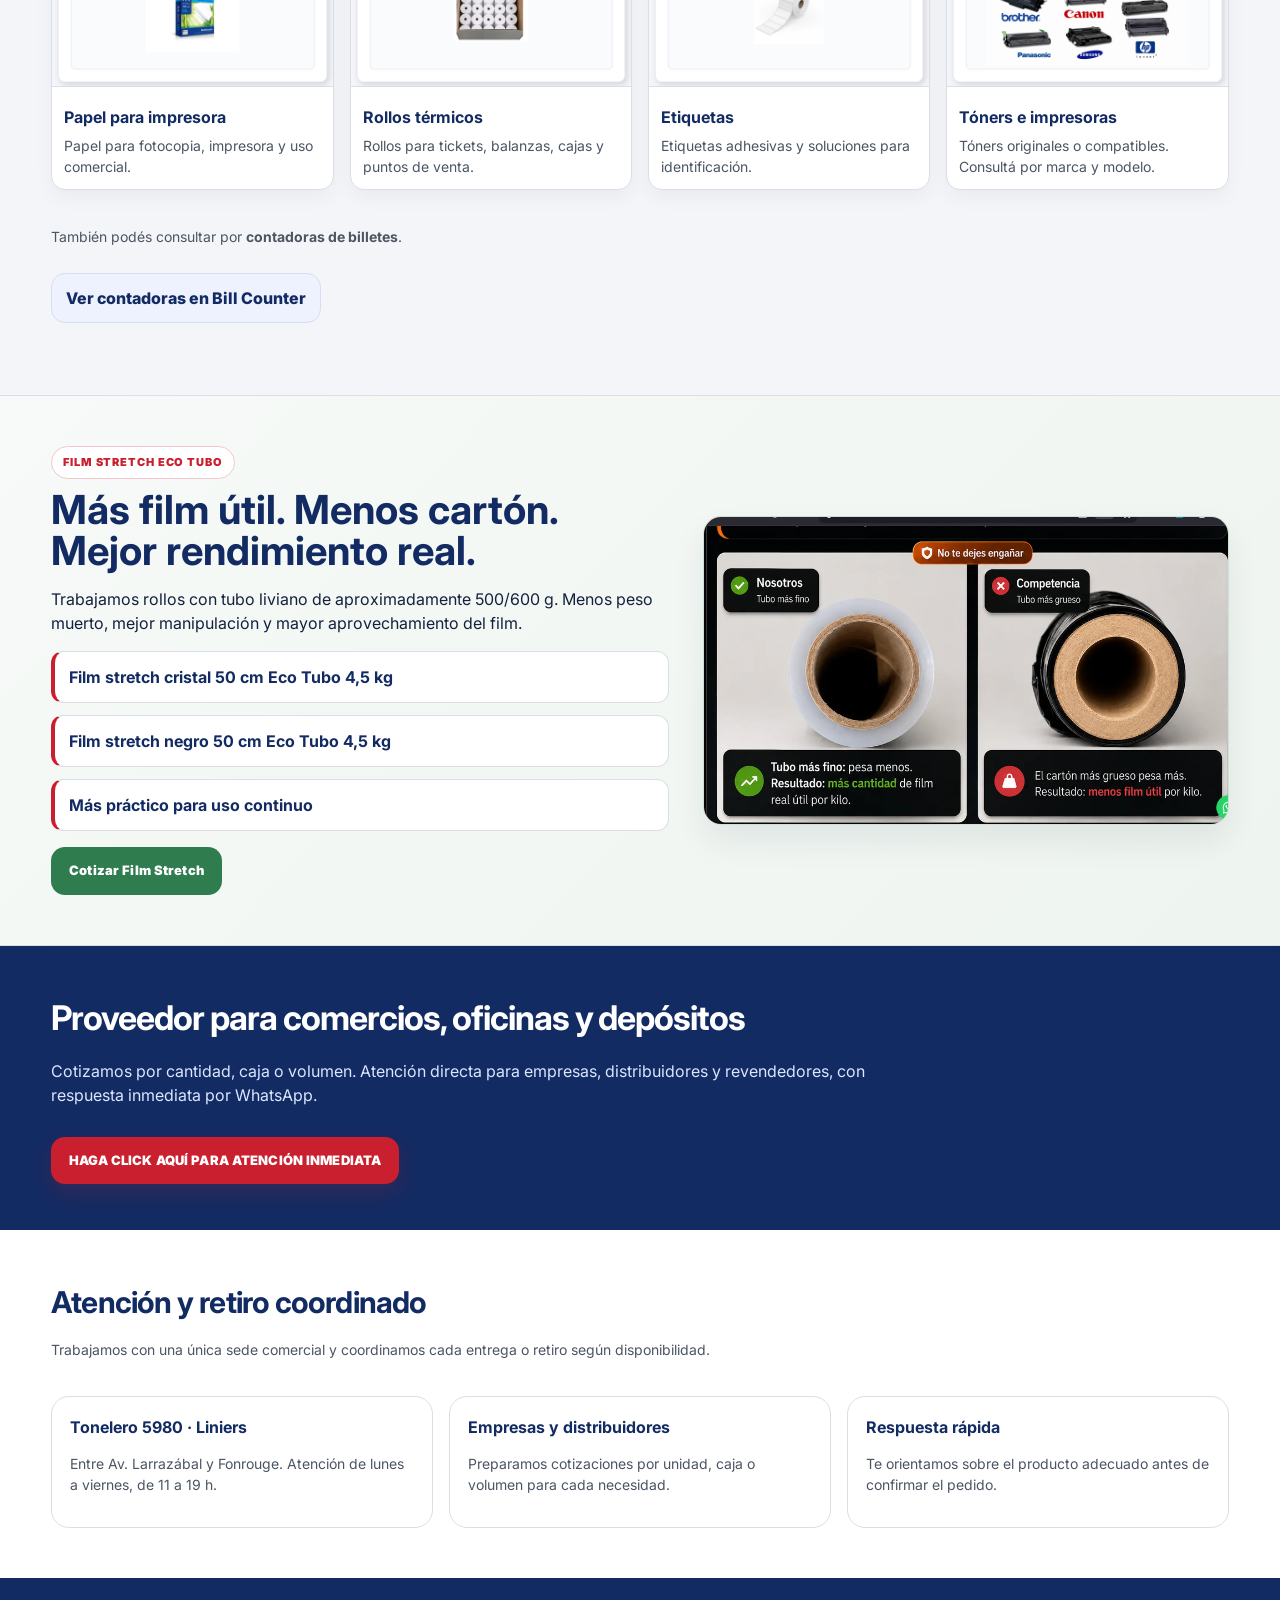
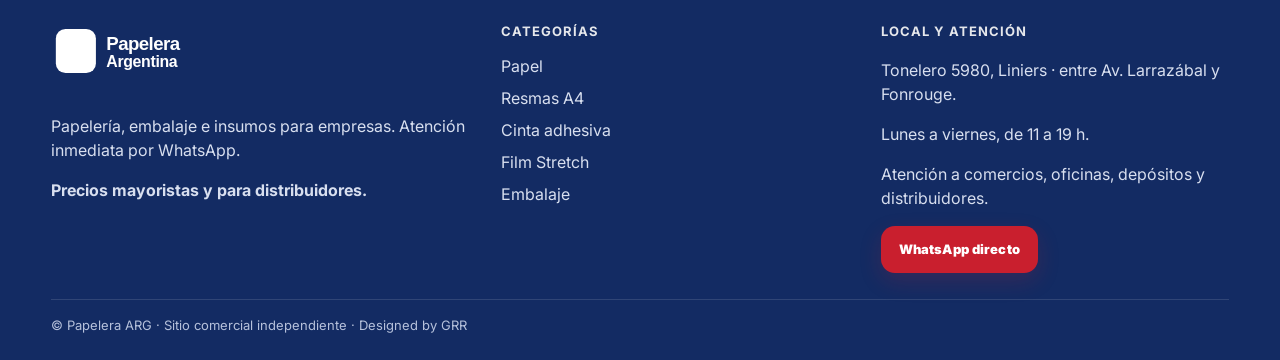
==== commit 560b7f91: "update" ====
--- a/index.html
+++ b/index.html
@@ -1,4 +1,4 @@
-<!doctype html><html lang="es-AR"><head><meta charset="utf-8"><meta name="viewport" content="width=device-width, initial-scale=1"><title>Papelera ARG | Resmas A4, cintas adhesivas y film stretch mayorista</title><meta name="description" content="Papelera ARG: resmas A4, cintas adhesivas, film stretch, papel para impresora, rollos térmicos, etiquetas, impresoras y tóners para empresas y distribuidores."><link rel="canonical" href="https://www.papelera-arg.com.ar/"><meta property="og:title" content="Papelera ARG | Resmas A4, cintas adhesivas y film stretch mayorista"><meta property="og:description" content="Papelera ARG: resmas A4, cintas adhesivas, film stretch, papel para impresora, rollos térmicos, etiquetas, impresoras y tóners para empresas y distribuidores."><meta property="og:type" content="website"><link rel="icon" href="assets/img/favicon.svg" type="image/svg+xml"><link rel="preconnect" href="https://fonts.googleapis.com"><link rel="preconnect" href="https://fonts.gstatic.com" crossorigin><link href="https://fonts.googleapis.com/css2?family=Inter:wght@400;600;700;800;900&display=swap" rel="stylesheet"><link rel="stylesheet" href="assets/style.css"></head><body><header class="topbar"><div class="container nav"><a class="logo" href="index.html"><img src="assets/img/logo.svg" alt="Papelera ARG"></a><nav class="menu" data-menu><a class="" href="papel.html">Papel</a><a class="" href="resmas-a4.html">Resmas A4</a><a class="" href="cinta-adhesiva.html">Cinta adhesiva</a><a class="" href="film-stretch.html">Film Stretch</a><a class="" href="embalaje.html">Embalaje</a></nav><button class="mobile-toggle" data-menu-toggle>Menú</button></div></header><main>
+<!doctype html><html lang="es-AR"><head><meta charset="utf-8"><meta name="viewport" content="width=device-width, initial-scale=1"><title>Papelera ARG | Resmas A4, cintas adhesivas y film stretch mayorista</title><meta name="description" content="Papelera ARG: resmas A4, cintas adhesivas, film stretch, papel para impresora, rollos térmicos, etiquetas, impresoras y tóners para empresas y distribuidores."><link rel="canonical" href="https://www.papelera-arg.com.ar/"><meta property="og:title" content="Papelera ARG | Resmas A4, cintas adhesivas y film stretch mayorista"><meta property="og:description" content="Papelera ARG: resmas A4, cintas adhesivas, film stretch, papel para impresora, rollos térmicos, etiquetas, impresoras y tóners para empresas y distribuidores."><meta property="og:type" content="website"><link rel="icon" href="assets/img/favicon.svg" type="image/svg+xml"><link rel="preconnect" href="https://fonts.googleapis.com"><link rel="preconnect" href="https://fonts.gstatic.com" crossorigin><link href="https://fonts.googleapis.com/css2?family=Inter:wght@400;600;700;800;900&display=swap" rel="stylesheet"><link rel="stylesheet" href="assets/style.css"></head><body><header class="topbar"><div class="container nav"><div class="brand-lockup"><a class="logo" href="index.html"><img src="assets/img/logo.svg" alt="Papelera Argentina"></a><span class="group-note">Una empresa del<strong>Grupo Punto Smart</strong></span></div><nav class="menu" data-menu><a class="" href="papel.html">Papel</a><a class="" href="resmas-a4.html">Resmas A4</a><a class="" href="cinta-adhesiva.html">Cinta adhesiva</a><a class="" href="film-stretch.html">Film Stretch</a><a class="" href="embalaje.html">Embalaje</a></nav><button class="mobile-toggle" data-menu-toggle>Menú</button></div></header><main>
 <section class="hero"><div class="container hero-grid"><div><span class="kicker">Papelera ARG · Mayorista</span><h1>Resmas A4, cintas adhesivas y film stretch para empresas</h1><p class="lead">Papelería mayorista, embalaje e insumos comerciales para comercios, oficinas, depósitos y distribuidores.</p><div class="hero-actions"><a class="btn primary" href="https://wa.me/5491159468220?text=Hola%2C%20vengo%20de%20Papelera%20ARG.%20Quiero%20atenci%C3%B3n%20inmediata%20por%20una%20cotizaci%C3%B3n." target="_blank">HAGA CLICK AQUÍ PARA ATENCIÓN INMEDIATA</a><a class="btn outline" href="#productos">Ver productos</a></div><div class="trust-row"><div class="trust"><strong>Atención mayorista directa</strong><span>Precios por unidad, caja o volumen · respuesta y coordinación por WhatsApp.</span></div></div></div><div class="hero-visual"><img class="hero-photo" src="assets/img/hero-collage.png" alt="Resmas A4, cinta adhesiva y film stretch"></div></div></section>
 <section id="productos" class="section"><div class="container"><div class="section-head"><div><h2>Productos principales</h2><p>Entrá por el rubro fuerte que más se consulta y pedí cotización inmediata.</p></div></div><div class="grid cols-3"><a class="card cat-card" href="resmas-a4.html"><img src="assets/img/resmas-card.png" alt="Resmas A4" loading="lazy"><div class="cat-body"><h3>Resmas A4</h3><p>Autor, Ledesma y gramajes 75g, 80g y 90g para impresión diaria.</p><div class="tags"><span class="tag">Papel A4</span><span class="tag">Oficina</span></div></div></a><a class="card cat-card" href="cinta-adhesiva.html"><img src="assets/img/cintas-card.png" alt="Cinta adhesiva" loading="lazy"><div class="cat-body"><h3>Cinta adhesiva</h3><p>Cinta transparente, FRÁGIL, de embalar y opciones para despacho o depósito.</p><div class="tags"><span class="tag">Cajas y unidades</span></div></div></a><a class="card cat-card" href="film-stretch.html"><img src="assets/img/film-card.png" alt="Film Stretch" loading="lazy"><div class="cat-body"><h3>Film Stretch</h3><p>Film stretch cristal y negro 50 cm con Eco Tubo y mejor rendimiento real.</p><div class="tags"><span class="tag">Eco Tubo</span><span class="tag">4,5 kg</span></div></div></a></div></div></section>
 <section class="section alt"><div class="container"><div class="section-head"><div><h2>También cotizamos</h2><p>Otros rubros que también trabajamos dentro de Papelera ARG.</p></div></div><div class="mini-grid"><div class="mini-card"><img src="assets/img/papel-card.png" alt="Papel para impresora"><div class="body"><h3>Papel para impresora</h3><p>Papel para fotocopia, impresora y uso comercial.</p></div></div><div class="mini-card"><img src="assets/img/thermal-card.png" alt="Rollos térmicos"><div class="body"><h3>Rollos térmicos</h3><p>Rollos para tickets, balanzas, cajas y puntos de venta.</p></div></div><div class="mini-card"><img src="assets/img/labels-card.png" alt="Etiquetas"><div class="body"><h3>Etiquetas</h3><p>Etiquetas adhesivas y soluciones para identificación.</p></div></div><div class="mini-card"><img src="assets/img/toners-card.png" alt="Tóners e impresoras"><div class="body"><h3>Tóners e impresoras</h3><p>Tóners originales o compatibles. Consultá por marca y modelo.</p></div></div></div><div class="section-head" style="margin-top:22px"><div><p>También podés consultar por <strong>contadoras de billetes</strong>.</p><a class="external-link" href="https://www.billcounter.com.ar/" target="_blank" rel="noopener">Ver contadoras en Bill Counter</a></div></div></div></section>
--- a/assets/style.css
+++ b/assets/style.css
@@ -19,8 +19,11 @@
 img{max-width:100%}
 .container{width:min(1180px,92%);margin:auto}
 .topbar{position:sticky;top:0;z-index:50;background:#fff;border-bottom:1px solid var(--line);box-shadow:0 8px 24px rgba(20,33,61,.06)}
-.nav{min-height:78px;display:flex;align-items:center;gap:22px}
-.logo img{height:54px;display:block}
+.nav{min-height:78px;display:flex;align-items:center;gap:18px}
+.brand-lockup{display:flex;align-items:center;gap:12px;flex-shrink:0}
+.logo img{height:52px;display:block}
+.group-note{padding-left:12px;border-left:1px solid var(--line);font-size:10px;line-height:1.3;color:#526174;white-space:nowrap;font-weight:700}
+.group-note strong{display:block;color:var(--navy);font-size:11px}
 .menu{display:flex;gap:18px;margin-left:auto;font-weight:800;font-size:14px}
 .menu a{padding:8px 0;color:var(--navy);border-bottom:2px solid transparent}
 .menu a:hover,.menu a.active{color:var(--red);border-color:var(--red)}
@@ -55,12 +58,12 @@
 .cols-5{grid-template-columns:repeat(5,1fr)}
 .cols-4{grid-template-columns:repeat(4,1fr)}
 .cols-3{grid-template-columns:repeat(3,1fr)}
-.card{background:#fff;border:1px solid var(--line);border-radius:20px;overflow:hidden;box-shadow:0 12px 28px rgba(20,33,61,.05)}
+.card{background:#fff;border:1px solid var(--line);border-radius:15px;overflow:hidden;box-shadow:0 9px 22px rgba(20,33,61,.045)}
 .cat-card{transition:.18s}
 .cat-card:hover{transform:translateY(-3px);box-shadow:0 18px 36px rgba(20,33,61,.10)}
-.cat-card img{width:100%;aspect-ratio:1.45/1;object-fit:cover;border-bottom:1px solid var(--line);background:#f8fafc}
-.cat-body,.product{padding:18px}
-.cat-body h3,.product h3{margin:0 0 8px;font-size:20px;color:var(--navy)}
+.cat-card img{width:100%;aspect-ratio:1.62/1;object-fit:cover;border-bottom:1px solid var(--line);background:#f8fafc}
+.cat-body,.product{padding:14px}
+.cat-body h3,.product h3{margin:0 0 6px;font-size:18px;color:var(--navy)}
 .tags{display:flex;gap:8px;flex-wrap:wrap;margin-top:10px}
 .tag{font-size:12px;background:#eef2ff;color:var(--navy);padding:6px 10px;border-radius:999px;font-weight:900;border:1px solid #d7def3}
 .secondary-strip{display:grid;grid-template-columns:repeat(4,1fr);gap:12px;margin-top:18px}
@@ -82,21 +85,21 @@
 .page-hero p{max-width:760px;color:#334155;font-size:18px}.content-grid{display:grid;grid-template-columns:1fr 340px;gap:24px}.sidebox{background:#fff;border:1px solid var(--line);border-radius:20px;padding:20px;align-self:start;position:sticky;top:96px}.sidebox h3{color:var(--navy);margin-top:0}.notice{background:#fff5f5;border:1px solid #fecdd3;border-radius:18px;padding:16px;color:#8a1f2d;font-weight:800}
 .quick-links{display:flex;flex-wrap:wrap;gap:10px;margin-top:16px}
 .quick-links .tag{background:#fff5f5;color:#8a1f2d;border-color:#f5c2cb}
-@media(max-width:980px){.hero-grid,.eco-box,.content-grid{grid-template-columns:1fr}.cols-5,.cols-4{grid-template-columns:repeat(2,1fr)}.cols-3,.branch-grid,.footer-grid,.trust-row,.secondary-strip{grid-template-columns:1fr}.nav{gap:12px}.logo img{height:46px}.menu{gap:12px;font-size:12px}.btn{padding:12px 14px}.hero h1{font-size:42px}.lead{font-size:17px}}
+@media(max-width:980px){.hero-grid,.eco-box,.content-grid{grid-template-columns:1fr}.cols-5,.cols-4{grid-template-columns:repeat(2,1fr)}.cols-3,.branch-grid,.footer-grid,.trust-row,.secondary-strip{grid-template-columns:1fr}.nav{gap:10px}.logo img{height:46px}.group-note{font-size:9px;padding-left:9px}.group-note strong{font-size:10px}.menu{gap:12px;font-size:12px}.btn{padding:12px 14px}.hero h1{font-size:42px}.lead{font-size:17px}}
 @media(max-width:760px){.menu{display:none;position:absolute;left:4%;right:4%;top:78px;background:#fff;border:1px solid var(--line);border-radius:18px;padding:14px;box-shadow:0 18px 45px rgba(15,23,42,.12)}.menu.open{display:grid}.mobile-toggle{display:block;margin-left:auto}}
-@media(max-width:540px){.cols-5,.cols-4{grid-template-columns:1fr}.hero{padding-top:34px}.section{padding:38px 0}.hero-actions{align-items:stretch}.hero-actions .btn{width:100%}.nav{min-height:72px}.menu{top:72px}.hero h1{font-size:36px}.eco-title{font-size:31px}.float-wa{width:54px;height:54px}.section-head h2{font-size:26px}.logo img{height:42px}.top-action .btn{font-size:10px;padding:9px 10px}.mobile-toggle{padding:8px 10px}}
+@media(max-width:540px){.cols-5,.cols-4{grid-template-columns:1fr}.hero{padding-top:34px}.section{padding:38px 0}.hero-actions{align-items:stretch}.hero-actions .btn{width:100%}.nav{min-height:68px;gap:7px}.menu{top:68px}.hero h1{font-size:36px}.eco-title{font-size:31px}.float-wa{width:54px;height:54px}.section-head h2{font-size:26px}.logo img{height:39px}.brand-lockup{gap:7px}.group-note{font-size:8px;padding-left:7px}.group-note strong{font-size:9px}.top-action .btn{font-size:10px;padding:9px 10px}.mobile-toggle{padding:8px 10px}}
 
 
 .hero-visual img,.hero-photo{width:100%;border-radius:18px;display:block}
 .mini-grid{display:grid;grid-template-columns:repeat(4,1fr);gap:16px}
-.mini-card{background:#fff;border:1px solid var(--line);border-radius:18px;overflow:hidden;box-shadow:0 10px 24px rgba(20,33,61,.05)}
-.mini-card img{width:100%;aspect-ratio:1.45/1;object-fit:cover;background:#fafbfc;border-bottom:1px solid var(--line)}
-.mini-card .body{padding:16px}.mini-card h3{margin:0 0 8px;font-size:19px;color:var(--navy)}
+.mini-card{background:#fff;border:1px solid var(--line);border-radius:14px;overflow:hidden;box-shadow:0 8px 19px rgba(20,33,61,.045)}
+.mini-card img{width:100%;aspect-ratio:1.6/1;object-fit:cover;background:#fafbfc;border-bottom:1px solid var(--line)}
+.mini-card .body{padding:12px}.mini-card h3{margin:0 0 6px;font-size:16px;color:var(--navy)}
 .mini-card p{margin:0;color:var(--muted);font-size:14px}
 .provider-band{background:var(--navy);color:#fff;padding:46px 0}.provider-band h2{margin:0 0 10px;font-size:34px;letter-spacing:-.03em}.provider-band p{max-width:820px;color:#dbe6ff}
 .provider-band .btn{margin-top:14px}
 .compare-image{border-radius:18px;border:1px solid #cfe1d4;box-shadow:0 16px 32px rgba(20,33,61,.08);width:100%;display:block}
-.product-grid{display:grid;grid-template-columns:repeat(2,1fr);gap:16px}.product-card-image{display:flex;flex-direction:column;overflow:hidden}.product-card-image img{width:100%;aspect-ratio:1.2/1;object-fit:contain;background:#fafbfc;border-bottom:1px solid var(--line)}
+.product-grid{display:grid;grid-template-columns:repeat(2,1fr);gap:14px}.product-card-image{display:flex;flex-direction:column;overflow:hidden}.product-card-image img{width:100%;aspect-ratio:1.35/1;object-fit:contain;background:#fafbfc;border-bottom:1px solid var(--line)}
 .page-list{display:grid;gap:12px;margin-top:14px}.page-list div{background:#fff;border:1px solid var(--line);border-left:4px solid var(--red);padding:13px 14px;border-radius:12px;font-weight:700;color:var(--navy)}
 .external-link{display:inline-flex;align-items:center;gap:10px;padding:12px 14px;border-radius:14px;background:#eef2ff;color:var(--navy);font-weight:800;margin-top:12px;border:1px solid #d7def3}
 .external-link:hover{background:#e5ebfb}
